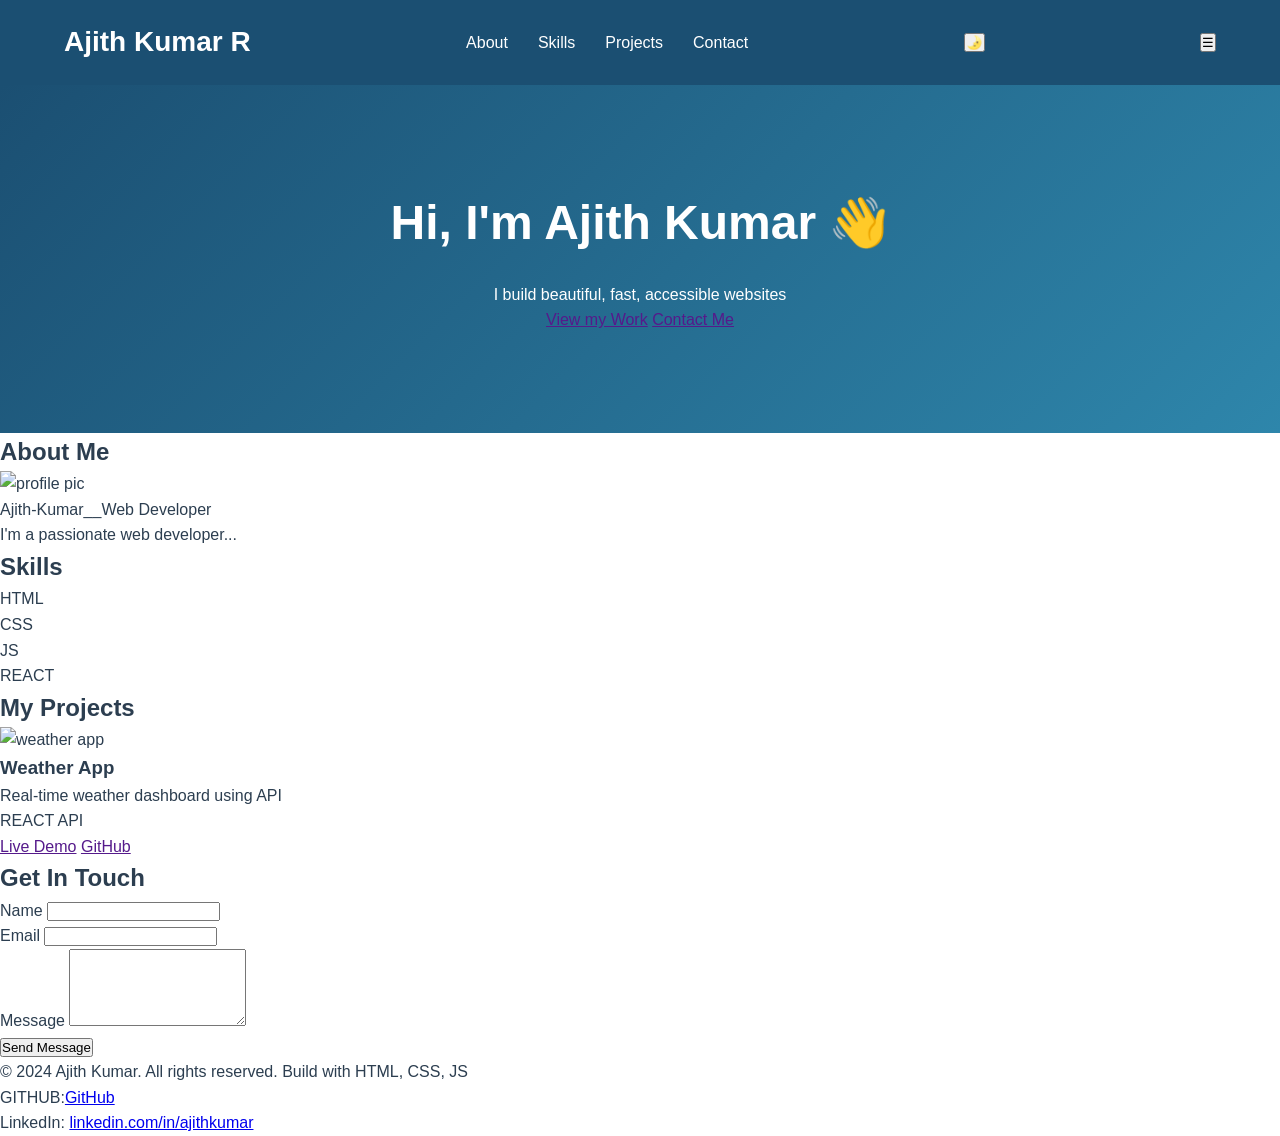
==== Advanced.html @ 101ae798 "Day5_changes_regarding_CSS" ====
<!DOCTYPE html>
<html lang="en">
<head>
    <meta charset="UTF-8">
    <meta name="viewport" content="width=device-width, initial-scale=1.0">

    <!--SEO Meta Tags-->
    <meta name="description" content="Ajith Kumar's Portfolio - Web Developer from Bangalore. Showcasing skills, projects, and contact information.">
    <meta name="keywords" content="Ajith Kumar, Portfolio, Web Developer, Bangalore, HTML, CSS, JavaScript, React, Projects">
    <meta name="author" content="Ajith Kumar">
    <title>My Portfolio | Ajith Kumar</title>
    
    <!--Open Graph Meta Tags for social media sharing-->
    <meta property="og:title" content="Ajith Kumar's Portfolio">
    <meta property="og:description" content="Web Developer from Bangalore">
    <meta property="og:image" content="photos/profile.jpeg">
    <meta property="og:url" content="https://your-portfolio-url.com">
    <meta property="og:type" content="website">

    <!--Twitter Card Meta Tags-->
    <meta name="twitter:card" content="summary_large_image">
    <meta name="twitter:title" content="Ajith Kumar's Portfolio">
    <meta name="twitter:description" content="Web Developer from Bangalore">
    <meta name="twitter:image" content="photos/profile.jpeg">
    
    <!--Favicon-->
    <link rel="icon" type="image/png" href="photos/favicon.jpg" alt="Favicon">

    <!--Linking CSS-->
    <link rel="stylesheet" href="styles.css">

</head>
<body>
    <!-- HEADER + NAVIGATION -->
     <header class="site-header">
        <nav class="navbar">
            <div class="logo">Ajith Kumar R</div>
            <ul class="nav-links">
                <li><a href="">About</a></li>
                <li><a href="">Skills</a></li>
                <li><a href="">Projects</a></li>
                <li><a href="">Contact</a></li>
            </ul>
            <!-- FOR DARK MODE -->
             <button class="theme-toggle" title="Toggle Dark Mode" aria-label="Toggle Dark Mode">🌛</button>
 
             <!-- Mobile Menu -->
              <button class="menu-toggle" aria-label="Toggle Navigation" aria-expanded="false">
               ☰
              </button>
        </nav>
     </header>
    <!--Main Content-->
    <main>
        <!-- HERO SECTION -->
        <section class="hero-section" id="hero">
            <h1 >Hi, <span class="highlight">I'm Ajith Kumar 👋</span></h1>
            <p class="tagline">I build beautiful, fast, accessible websites</p>
            <div class="hero-buttons">
                <a href="" class="btn btn-primary">View my Work</a>
                <a href="" class="btn btn-secondary">Contact Me</a>
            </div>
        </section>
        <!-- ABOUT SECTION -->
          <section id="about" class="about-section">
            <h2>About Me</h2>
            <div class="about-content">
                <figure class="profile-figure">
                    <img src="photos/profile.jpeg" alt="profile pic" width="200">
                    <figcaption>Ajith-Kumar__Web Developer</figcaption>
                </figure>
                <div class="about-text">
                    <p>I'm a passionate web developer... </p>
                </div>
            </div>
           
          </section>
           
          <!-- SKILLS SECTION -->
          <section id="skills" class="skill-section">
            <h2>Skills</h2>
            <div class="skills-grid">
               <div class="skill-item" data-level="90">HTML</div>
               <div class="skill-item" data-level="80">CSS</div>
               <div class="skill-item" data-level="75">JS</div>
               <div class="skill-item" data-level="65">REACT</div>
            </div>
          </section>

          <!-- PROJECTS SECTION -->
           <section id="projects" class="projects-section">
            <h2>My Projects</h2>
            <div class="project-grid">
                <article class="project-card" data-category="web">
                    <img src="photos/weather app.avif" alt="weather app" width="200" height="200">
                    <h3>Weather App</h3>
                    <p>Real-time weather dashboard using API</p>
                    <div class="project-tags">
                        <span class="tag">REACT</span>
                        <span class="tag">API</span>
                    </div>
                    <a href="" class="btn">Live Demo</a>
                    <a href="" class="btn">GitHub</a>
                </article>
            </div>
 
           </section>

          <!-- CONTACT SECTION -->
            <section id="contact" class="contact-section">
             <h2>Get In Touch</h2>
             <form id="contact-form" action="" method="POST">
                <div class="form-goup">
                    <label for="name">Name</label>
                    <input type="text" id="name" name="name" required>
                </div>
                <div class="form-group">
                    <label for="email">Email</label>
                    <input type="email" name="email" id="email" required>
                </div>
                <div class="form-group">
                    <label for="message">Message</label>
                    <textarea name="message" id="message" rows="5" required></textarea>
                </div>
                <button type="submit">Send Message</button>
             </form>
            </section>

            <!-- FOOTER SECTION -->
             <footer class="site-footer">
                <p>&copy; <span class="footer-year">2024</span> Ajith Kumar. All rights reserved.
                Build with HTML, CSS, JS</p>
                <nav arial-label="Social links">
                 <p>GITHUB:<a href="https://github.com/AjithKumarR548" target="_blank">GitHub</a></p>
                 <p>LinkedIn: <a href="https://www.linkedin.com/in/ajith-kumar-r-468916421?utm_source=share_via&utm_content=profile&utm_medium=member_android" target="_blank">linkedin.com/in/ajithkumar</a></p>
                </nav>
            <footer>
            <!--JavaScript will go here from Day 8!-->
            <script src="script.js"></script>
</body>
</html>
---- styles.css ----
/* style.css — Start styling your portfolio website here! */
/* === RESET & BASE === */

/*Universal selector to reset default browser styles for all elements */
* {
  margin: 0;
  padding: 0;
  box-sizing: border-box;
}
/*CSS Custom Properties(variables)- DRY principle*/
:root {
    --primary: #1B4F72;
    --accent: #F18F01;
    --text: #2C3E50;
    --light: #F4F6F8;
    --white: #FFFFFF;
    --font-main: 'Segoe UI', Tahoma, Geneva, Verdana, sans-serif;
}
body{
    font-family: var(--font-main);
    color: var(--text);
    line-height: 1.6;
    background-color: var(--white);

}
/* NAVIGATION*/
.navbar{
    display: flex;
    justify-content: space-between;
    align-items: center;
    padding: 20px 5%;
    background-color: var(--primary);
    position: sticky;
    top: 0;
    z-index: 1000;
}
.logo{
    font-size:28px;
    font-weight: bold;
    color: var(--white);
}
.nav-links{
    list-style: none;
    display: flex;
    gap: 30px;
}
.nav-links a{
    text-decoration: none;
    color: var(--white);
    font-weight: 500;
    transition: color 0.3s ease;
}
.nav-links a:hover{
    color: var(--accent);
}
/* HERO SECTION */
.hero-section{
    text-align: center;
    padding: 100px 20px;
    background: linear-gradient(135deg, var(--primary), #2E86AB);
    color: var(--white);
    padding: 100px 5%;
}
.hero-section h1{
    font-size: 3rem;
    margin-bottom: 20px;
}
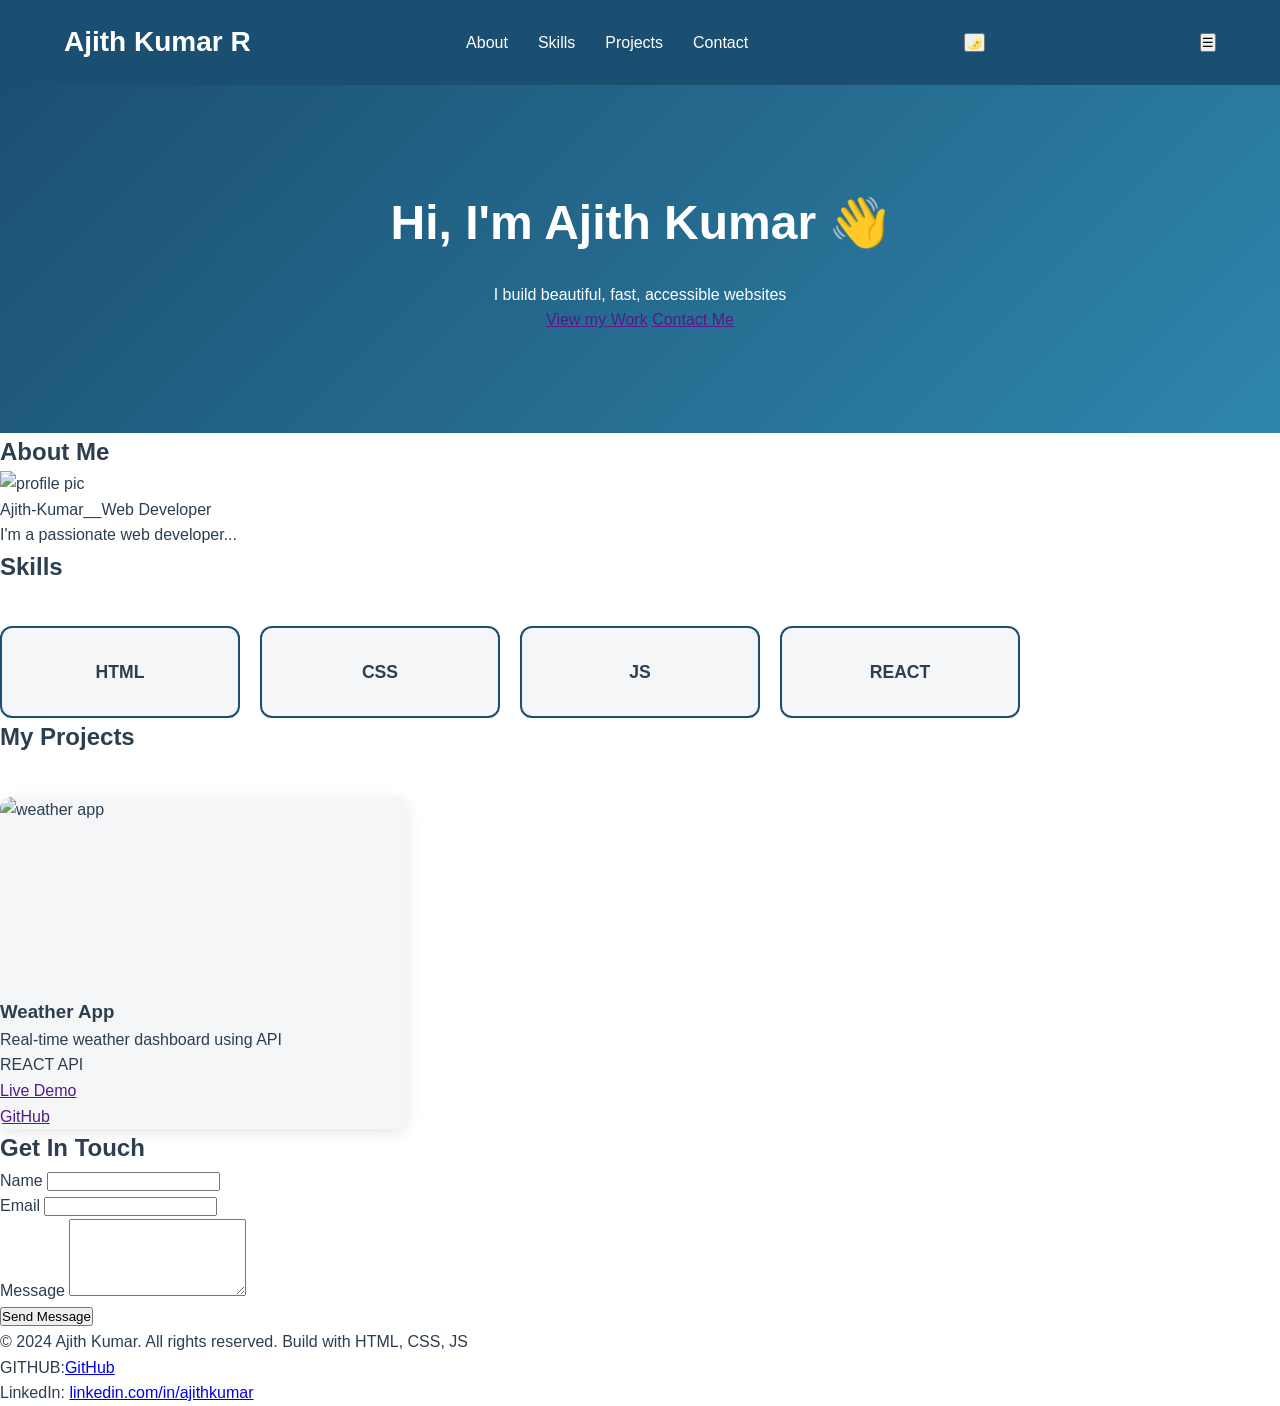
==== commit 4ca5e2fc: "Day_6_CSS_Flexbox and grid changes" ====
--- a/Advanced.html
+++ b/Advanced.html
@@ -90,11 +90,13 @@
           <!-- PROJECTS SECTION -->
            <section id="projects" class="projects-section">
             <h2>My Projects</h2>
-            <div class="project-grid">
+            <div class="projects-grid">
                 <article class="project-card" data-category="web">
                     <img src="photos/weather app.avif" alt="weather app" width="200" height="200">
-                    <h3>Weather App</h3>
-                    <p>Real-time weather dashboard using API</p>
+                    <div class="project-card-body">
+                        <h3>Weather App</h3>
+                        <p>Real-time weather dashboard using API</p>
+                    </div>
                     <div class="project-tags">
                         <span class="tag">REACT</span>
                         <span class="tag">API</span>
--- a/styles.css
+++ b/styles.css
@@ -65,3 +65,56 @@
     font-size: 3rem;
     margin-bottom: 20px;
 }
+.skills-grid{
+    display: grid;
+    grid-template-columns: repeat(auto-fill, minmax(200px, 1fr));
+    gap: 20px;
+    margin-top: 40px;
+}
+.skill-item{
+    background-color: var(--light);
+    border: 2px solid var(--primary);
+    border-radius: 12px;
+    padding: 30px 20px;
+    text-align: center;
+    font-weight: bold;
+    font-size: 1.1rem;
+    transition: transform 0.3s ease, box-shadow 0.3s ease;
+}
+.skill-item:hover{
+    transform: translateY(-5px);
+    box-shadow: 0 10px 30px rgba(0,0,0,0.15);
+}
+/*PROJECTS SECTION*/
+.projects-grid{
+    display: grid;
+    grid-template-columns: repeat(auto-fill, minmax(300px, 1fr));
+    gap: 30px;
+    margin-top: 40px;
+}
+.project-card{
+    background-color: var(--light);
+    border-radius: 12px;
+    overflow: hidden;
+    box-shadow: 0 4px 15px rgba(0,0,0,0.1);
+    transition: transform 0.3s ease, box-shadow 0.3s ease;
+    display: flex;
+    flex-direction: column;
+}
+.project-card:hover{
+    transform: translateY(-8px);
+    box-shadow: 0 15px 40px rgba(0,0,0,0.2);
+}
+.project-card img{
+    width: 100%;
+    height: 200px;
+    object-fit: cover;
+}
+.project-card body{
+    padding: 20px;
+    flex: 1;
+    display: flex;
+    flex-direction: column;
+    font-size: 1.5rem;
+}
+
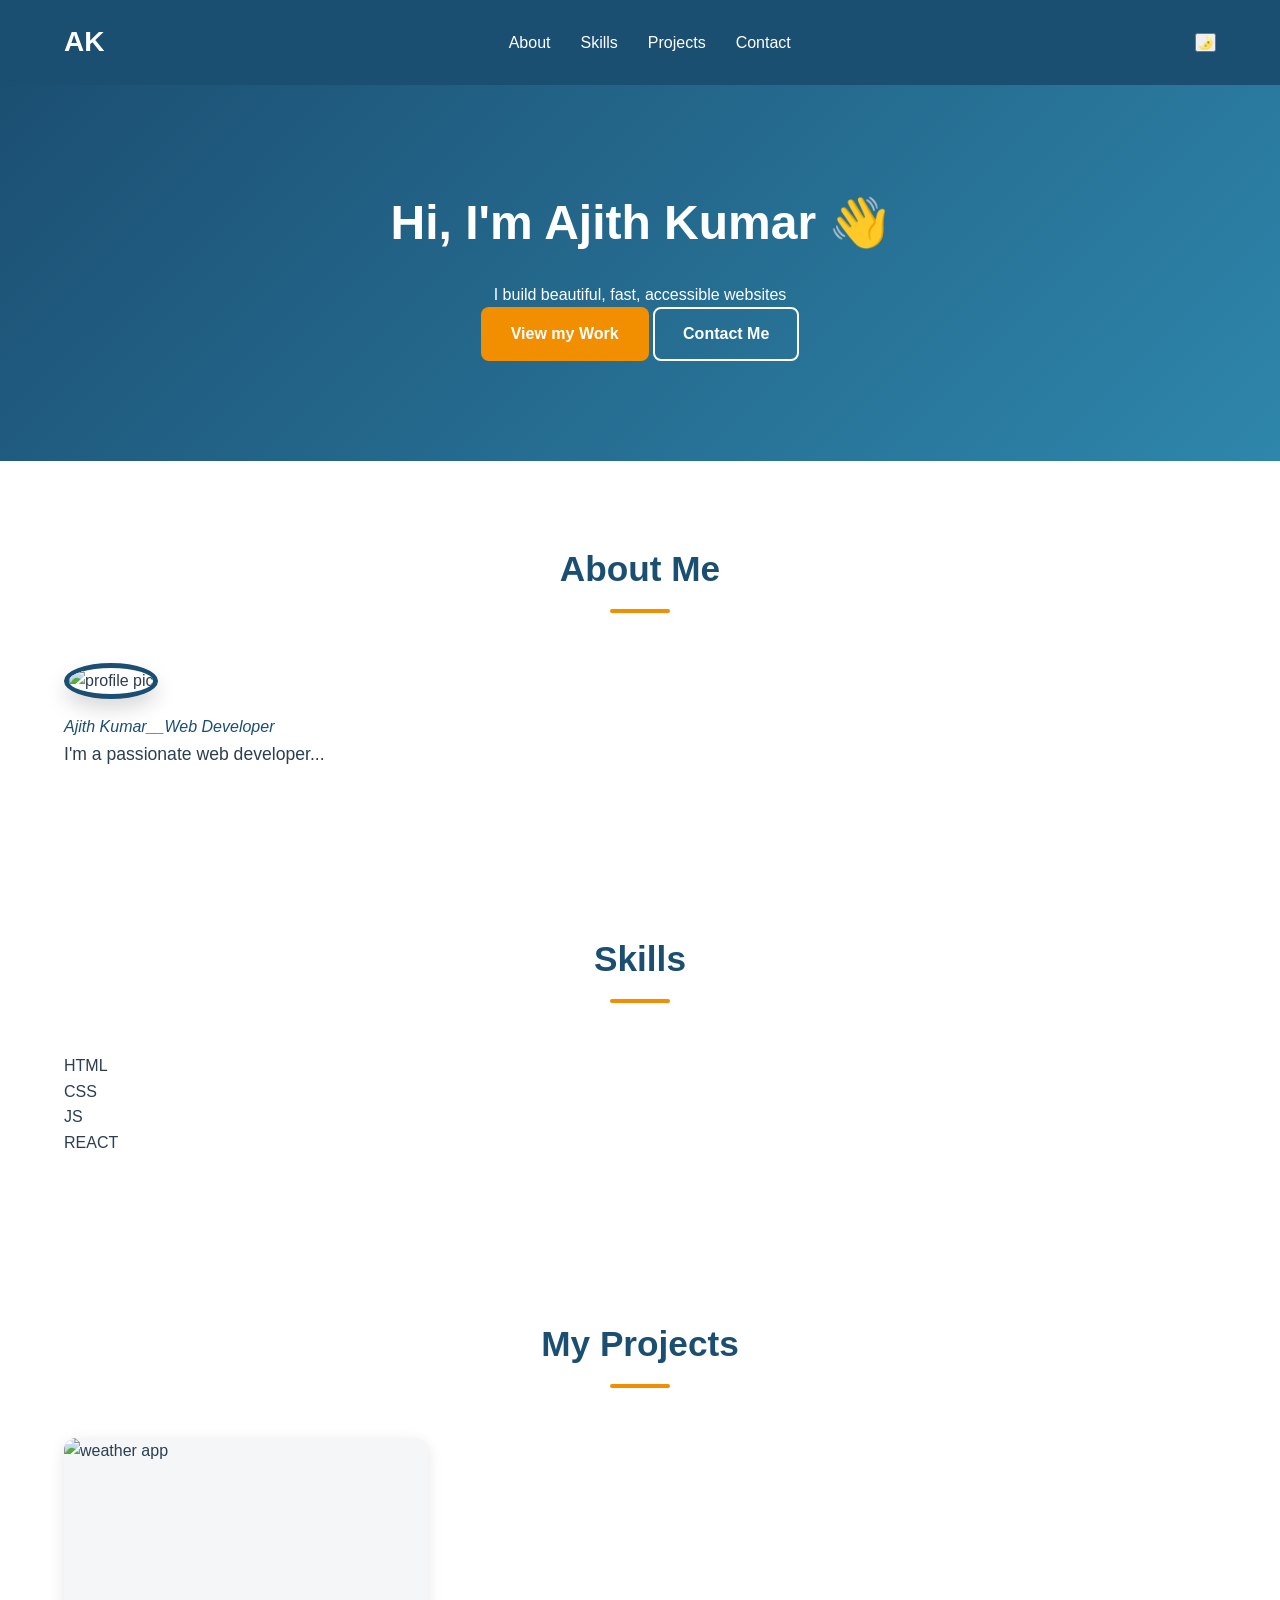
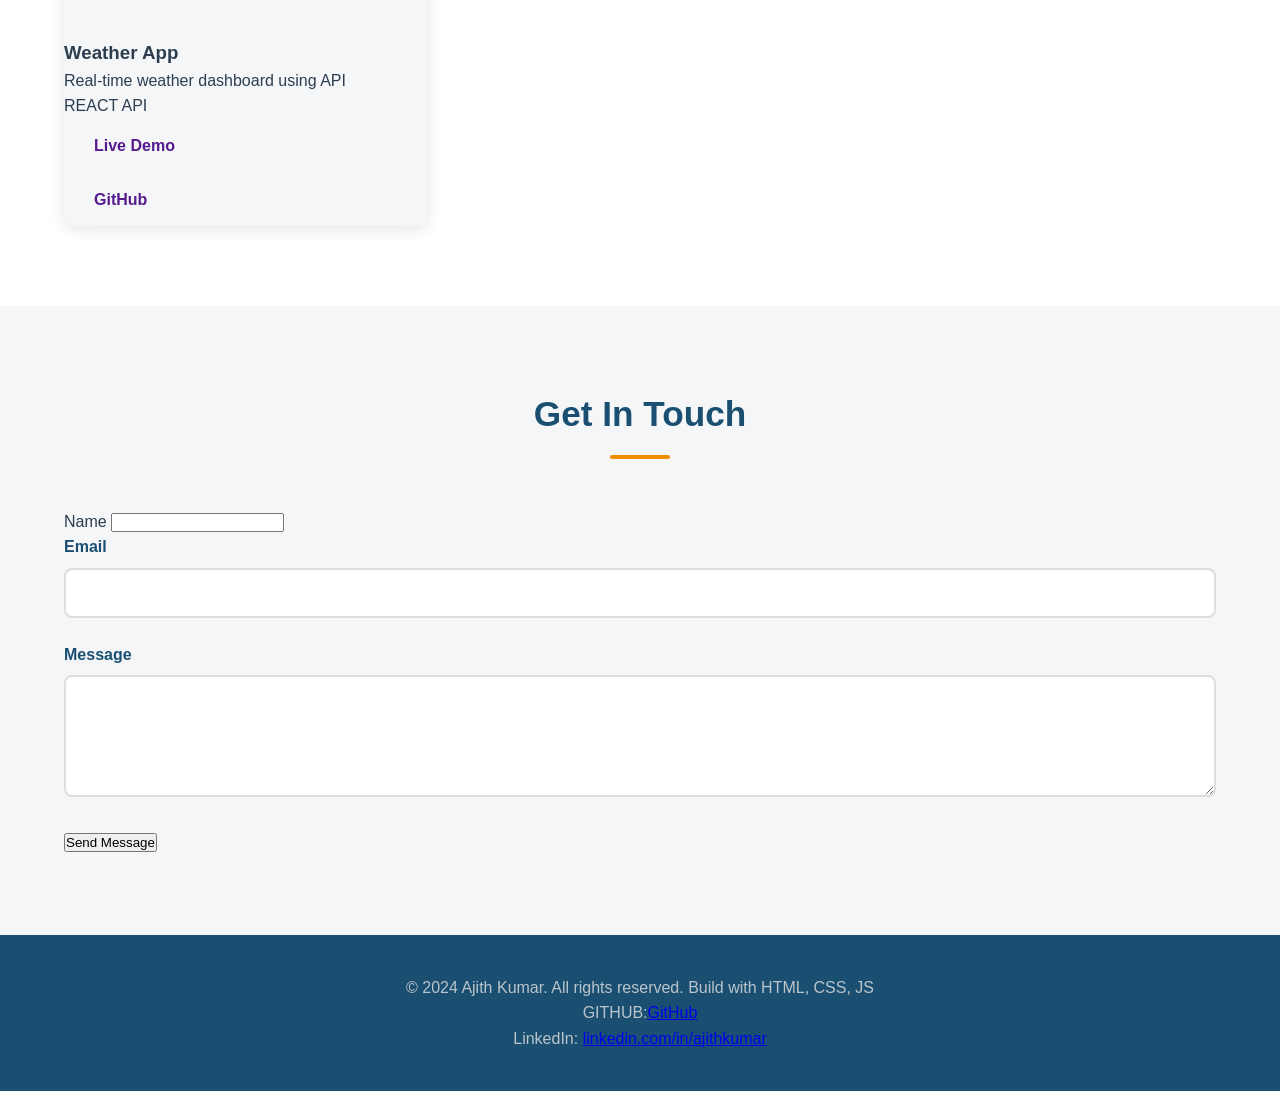
==== commit acbf8718: "Day7_FINAL_CSS_CHANGES" ====
--- a/Advanced.html
+++ b/Advanced.html
@@ -34,7 +34,7 @@
     <!-- HEADER + NAVIGATION -->
      <header class="site-header">
         <nav class="navbar">
-            <div class="logo">Ajith Kumar R</div>
+            <div class="logo">AK</div>
             <ul class="nav-links">
                 <li><a href="">About</a></li>
                 <li><a href="">Skills</a></li>
@@ -67,7 +67,7 @@
             <div class="about-content">
                 <figure class="profile-figure">
                     <img src="photos/profile.jpeg" alt="profile pic" width="200">
-                    <figcaption>Ajith-Kumar__Web Developer</figcaption>
+                    <figcaption>Ajith Kumar__Web Developer</figcaption>
                 </figure>
                 <div class="about-text">
                     <p>I'm a passionate web developer... </p>
--- a/styles.css
+++ b/styles.css
@@ -23,6 +23,24 @@
     background-color: var(--white);
 
 }
+/* section{
+    padding: 80px 5%;
+}
+section h2{
+    font-size: 2.2rem;
+    margin-bottom: 50px;
+    text-align: center;
+    color: var(--primary);
+}
+section h2::after{
+    content: '';
+    display: block;
+    width: 60px;
+    height: 4px;
+    background-color: var(--accent);
+    margin: 12px auto 0;
+    border-radius: 2px;
+} */
 /* NAVIGATION*/
 .navbar{
     display: flex;
@@ -65,26 +83,6 @@
     font-size: 3rem;
     margin-bottom: 20px;
 }
-.skills-grid{
-    display: grid;
-    grid-template-columns: repeat(auto-fill, minmax(200px, 1fr));
-    gap: 20px;
-    margin-top: 40px;
-}
-.skill-item{
-    background-color: var(--light);
-    border: 2px solid var(--primary);
-    border-radius: 12px;
-    padding: 30px 20px;
-    text-align: center;
-    font-weight: bold;
-    font-size: 1.1rem;
-    transition: transform 0.3s ease, box-shadow 0.3s ease;
-}
-.skill-item:hover{
-    transform: translateY(-5px);
-    box-shadow: 0 10px 30px rgba(0,0,0,0.15);
-}
 /*PROJECTS SECTION*/
 .projects-grid{
     display: grid;
@@ -117,4 +115,177 @@
     flex-direction: column;
     font-size: 1.5rem;
 }
-
+.btn{
+    display: inline-block;
+    padding: 12px 28px;
+    border-radius: 8px;
+    text-decoration: none;
+    font-weight: 600;
+    font-size: 1rem;
+    cursor: pointer;
+    border: 2px solid transparent;
+    transition: all 0.3s ease;
+}
+.btn-primary{
+    background-color: var(--accent);
+    color: var(--white);
+}
+.btn-primary:hover{
+    background-color: var(--primary);
+}
+.btn-secondary{
+    background: transparent;
+    color: var(--white);
+    border-color: var(--white);
+}
+.btn-secondary:hover{
+    background:var(--white);
+    color: var(--primary);
+}
+/* ===  ABOUT SECTION === */
+.about-content{
+    /* display: flex; */
+    align-items: center;
+    justify-content: center;
+    gap:50px;
+    max-width: 1000px;
+    /*margin:0 auto;*/
+}
+/* .profile-figure{
+    flex: 1;
+    text-align: center;
+} */
+/* Make the profile picture look professional*/
+.profile-figure img{
+    width: 100%;
+    max-width: 300px;
+    aspect-ratio: 1/1; /*Maintain square aspect ratio*/
+    object-fit: cover; /*Ensure the image covers the container without distortion*/
+    border-radius: 50%; /*Circular shape for profile picture*/
+    border: 5px solid var(--primary);
+    box-shadow: 0 10px 20px rgba(0,0,0,0.15);
+    transition: transform 0.3s ease;
+}
+.profile-figure img:hover{
+    transform: scale(1.05); /*Slight zoom effect on hover*/
+}
+.profile-figure figcaption{
+    margin-top: 15px;
+    font-style: italic;
+    font-weight:500;
+    color: var(--primary);
+}
+.about-text{
+    flex: 1;
+    font-size: 1.1rem;
+    line-height: 1.8;
+}
+/* ===  SECTION STYLES === */
+section{
+    padding: 80px 5%;
+}
+section h2{
+    text-align: center;
+    font-size: 2.2rem;
+    margin-bottom: 50px;
+    color: var(--primary);
+}
+
+section h2::after{
+    content: '';
+    display: block;
+    width: 60px;
+    height: 4px;
+    background-color: var(--accent);
+    margin: 12px auto 0;
+    border-radius: 2px;
+}
+/* === ANIMATIONS === */
+@keyframes fadeIn {
+    from { opacity: 0; transform: translateY(30px); }
+    to { opacity: 1; transform: translateY(0); }
+}
+.hero-section{
+    animation: fadeIn 0.8s ease 0.2s both;
+}
+.tagline{
+    animation: fadeInUp 0.8s ease 0.4s ease;
+}
+
+/* === CONTACT FORM ===*/
+.contact-section{
+    background: var(--light);
+}
+.form-group{
+    margin-bottom: 24px;
+}
+.form-group label{
+    display:block;
+    margin-bottom: 8px;
+    font-weight: 600;
+    color: var(--primary);
+}
+.form-group input,
+.form-group textarea,
+.form-select{
+    width: 100%;
+    padding: 14px 16px;
+    border: 2px solid #DDD;
+    border-radius: 8px;
+    font-size: 1rem;
+    transition: border-color 0.3s;
+}
+.form-group input:focus,
+.form-group textarea:focus,
+.form-group .form-select:focus{
+    border-color: var(--primary);
+    outline: none;
+    box-shadow: 0 0 0 3px rgba(27,79,114,0.2);
+}
+/* === FOOTER === */
+.site-footer{
+    background: var(--primary);
+    color: rgba(225,225,225,0.8);
+    text-align: center;
+    padding: 40px 5%;
+}
+
+/* === RESPONSIVE ===*/
+@media(max-width:768px){
+    .nav-links{display:none;}
+    .menu-toggle{display:block;}
+    .hero-section h1{font-size: 2rem;}
+    .projects-grid{grid-template-columns: 1fr;}
+}
+/*CSS ADDED FOR MENU TOGGLE*/
+/* === MOBILE NAVIGATION ===*/
+.menu-toggle{
+    display: none;
+    background: none;
+    border: none;
+    color: #fff;
+    font-size: 30px;
+    cursor: pointer;
+ 
+}
+@media (max-width:768px){
+    .menu-toggle{
+        display:block;
+    }
+    .nav-links{
+        display:none;
+        position:absolute;
+        top:70px;
+        left:0;
+        width:100%;
+        background:#1B4F72;
+        flex-direction:column;
+        text-align:center;
+        padding:20px 0;
+        gap:20px;
+    }
+.nav-links.open{
+        display:flex;
+ 
+    }
+}
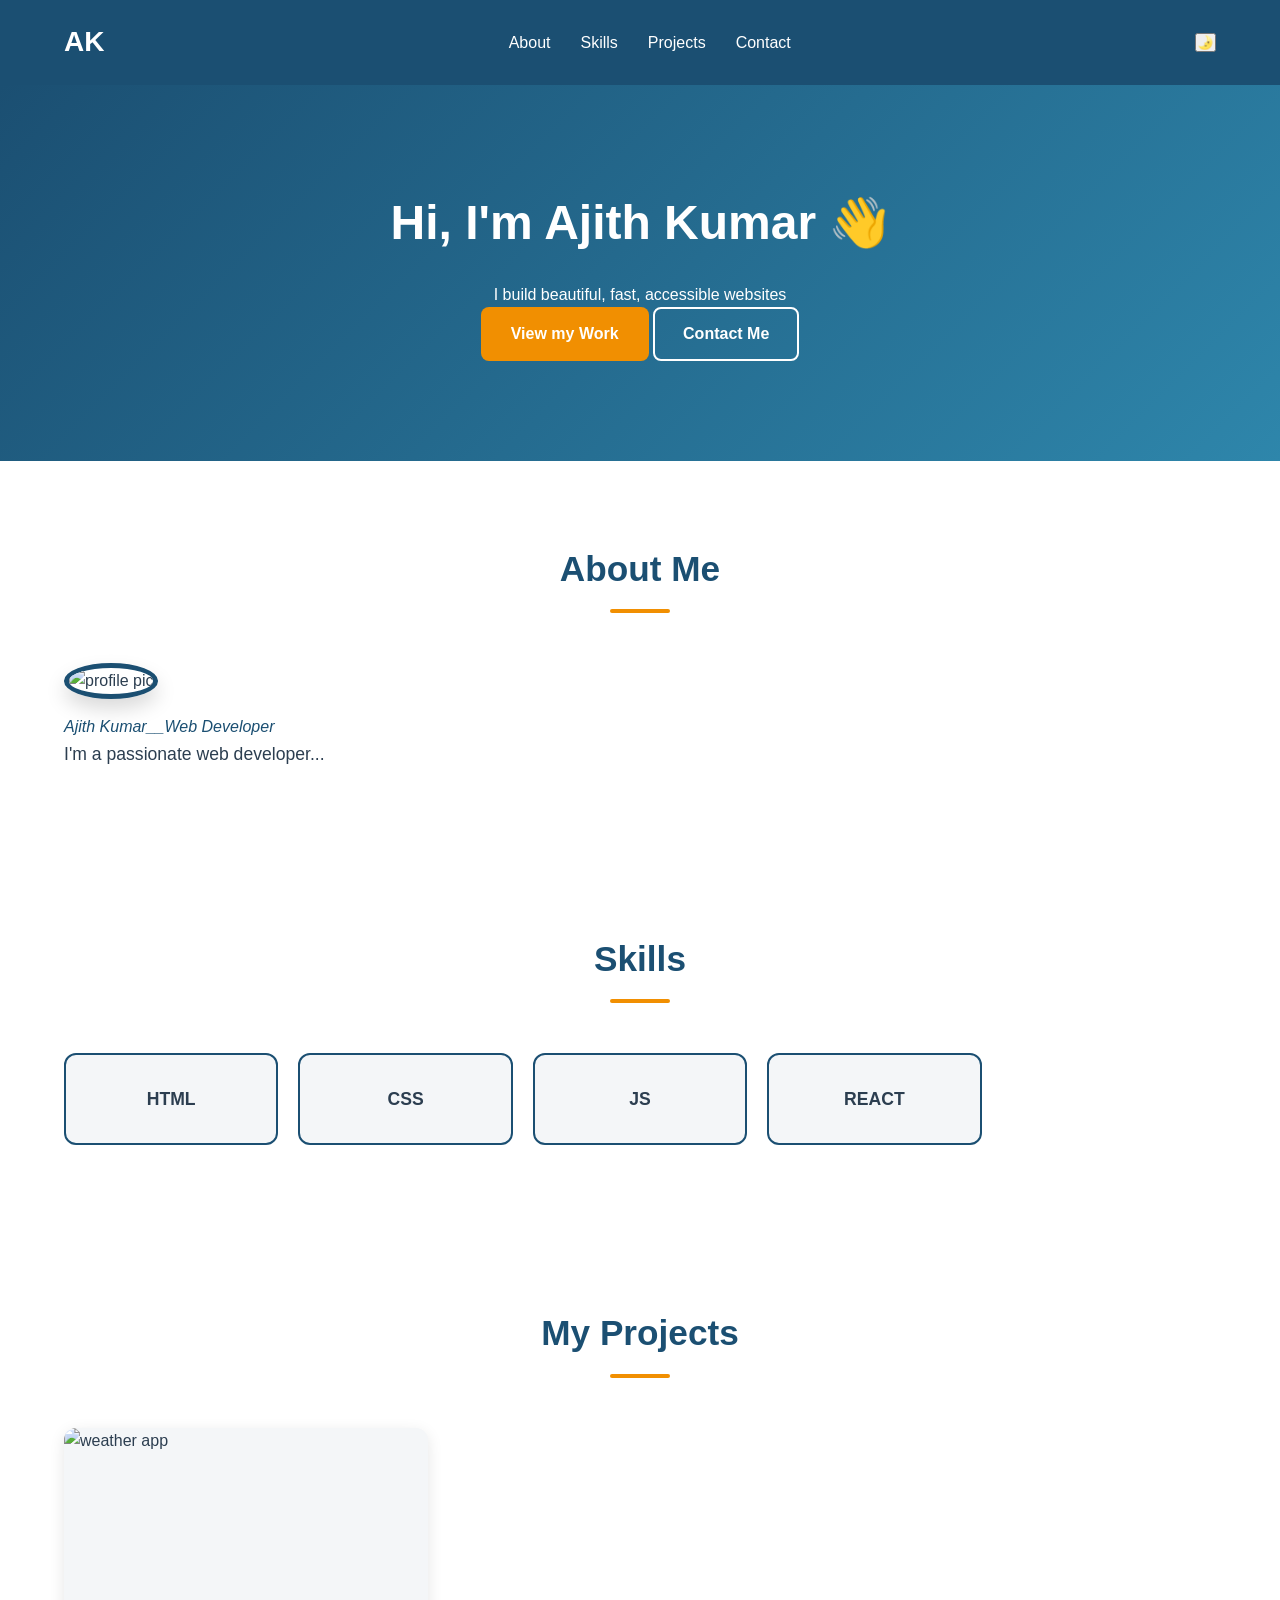
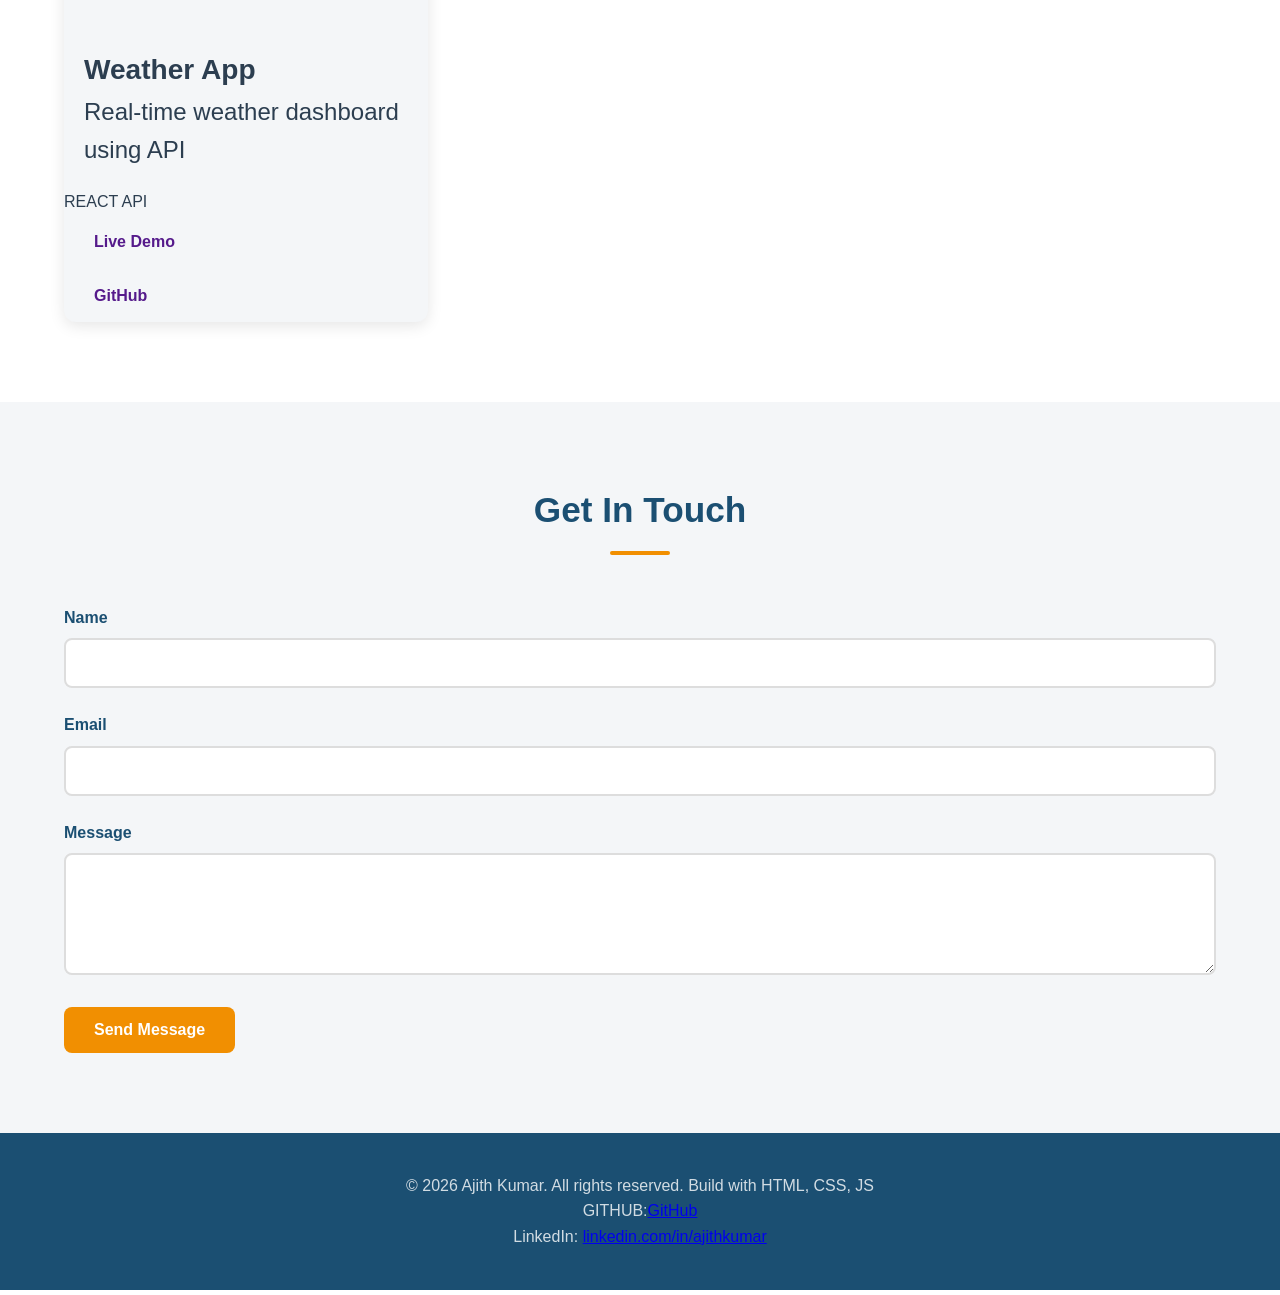
==== commit c360a161: "Day 7_little changes" ====
--- a/Advanced.html
+++ b/Advanced.html
@@ -112,7 +112,7 @@
             <section id="contact" class="contact-section">
              <h2>Get In Touch</h2>
              <form id="contact-form" action="" method="POST">
-                <div class="form-goup">
+                <div class="form-group">
                     <label for="name">Name</label>
                     <input type="text" id="name" name="name" required>
                 </div>
@@ -124,13 +124,13 @@
                     <label for="message">Message</label>
                     <textarea name="message" id="message" rows="5" required></textarea>
                 </div>
-                <button type="submit">Send Message</button>
+                <button type="submit" class="btn btn-primary">Send Message</button>
              </form>
             </section>
 
             <!-- FOOTER SECTION -->
              <footer class="site-footer">
-                <p>&copy; <span class="footer-year">2024</span> Ajith Kumar. All rights reserved.
+                <p>&copy; <span class="footer-year">2026</span> Ajith Kumar. All rights reserved.
                 Build with HTML, CSS, JS</p>
                 <nav arial-label="Social links">
                  <p>GITHUB:<a href="https://github.com/AjithKumarR548" target="_blank">GitHub</a></p>
--- a/styles.css
+++ b/styles.css
@@ -83,6 +83,27 @@
     font-size: 3rem;
     margin-bottom: 20px;
 }
+/* SKILLS SECTION */
+.skills-grid{
+    display:grid;
+    grid-template-columns: repeat(auto-fill,minmax(200px,1fr));
+    gap: 20px;
+    margin-top: 40px;
+}
+.skill-item{
+    background: var(--light);
+    border: 2px solid var(--primary);
+    border-radius: 12px;
+    padding: 30px 20px;
+    text-align: center;
+    font-weight: bold;
+    font-size: 1.1rem;
+    transition: transform 0.3s, box-shadow 0.3s;
+}
+.skill-item:hover{
+    transform: translateY(-5px);
+    box-shadow: 0 10px 30px rgba(0,0,0,0.15);
+}
 /*PROJECTS SECTION*/
 .projects-grid{
     display: grid;
@@ -108,184 +129,196 @@
     height: 200px;
     object-fit: cover;
 }
-.project-card body{
+.project-card-body{
     padding: 20px;
     flex: 1;
     display: flex;
     flex-direction: column;
     font-size: 1.5rem;
 }
+
 .btn{
-    display: inline-block;
-    padding: 12px 28px;
-    border-radius: 8px;
-    text-decoration: none;
-    font-weight: 600;
-    font-size: 1rem;
-    cursor: pointer;
-    border: 2px solid transparent;
-    transition: all 0.3s ease;
+ display: inline-block;
+ padding: 12px 28px;
+ border-radius: 8px;
+ text-decoration: none;
+ font-weight: 600;
+ font-size: 1rem;
+ cursor: pointer;
+ border: 2px solid transparent;
+ transition: all 0.3s ease;
 }
 .btn-primary{
-    background-color: var(--accent);
-    color: var(--white);
+ background: var(--accent);
+ color: var(--white);
 }
 .btn-primary:hover{
-    background-color: var(--primary);
+ background: transparent;
+ color: var(--accent);
+ border-color: var(--accent);
 }
 .btn-secondary{
-    background: transparent;
-    color: var(--white);
-    border-color: var(--white);
+ background: transparent;
+ color: var(--white);
+ border-color: var(--white);
 }
 .btn-secondary:hover{
-    background:var(--white);
-    color: var(--primary);
-}
-/* ===  ABOUT SECTION === */
+ background: var(--white);
+ color: var(--primary);
+}
+/* === ABOUT SECTION === */
 .about-content{
-    /* display: flex; */
-    align-items: center;
-    justify-content: center;
-    gap:50px;
-    max-width: 1000px;
-    /*margin:0 auto;*/
+/* display: flex; */
+ align-items: center;
+ justify-content: center;
+ gap:50px;
+ max-width: 1000px;
+/*margin: 0 auto;*/
 }
 /* .profile-figure{
-    flex: 1;
-    text-align: center;
+ flex: 1;
+ text-align: center;
 } */
-/* Make the profile picture look professional*/
+/* Make the profile picture look professional */
 .profile-figure img{
-    width: 100%;
-    max-width: 300px;
-    aspect-ratio: 1/1; /*Maintain square aspect ratio*/
-    object-fit: cover; /*Ensure the image covers the container without distortion*/
-    border-radius: 50%; /*Circular shape for profile picture*/
-    border: 5px solid var(--primary);
-    box-shadow: 0 10px 20px rgba(0,0,0,0.15);
-    transition: transform 0.3s ease;
+ width: 100%;
+ max-width: 300px;
+ aspect-ratio: 1/1; /* Maintain square aspect ratio */
+ object-fit: cover; /* Ensure the image covers the area without distortion */
+ border-radius: 50%; /* Circular profile picture */
+ border: 5px solid var(--primary);
+ box-shadow: 0 10px 20px rgba(0,0,0,0.15);
+ transition: transform 0.3s ease;
 }
 .profile-figure img:hover{
-    transform: scale(1.05); /*Slight zoom effect on hover*/
+ transform: scale(1.05); /* Slight zoom effect on hover */
 }
 .profile-figure figcaption{
-    margin-top: 15px;
-    font-style: italic;
-    font-weight:500;
-    color: var(--primary);
+ margin-top: 15px;
+ font-style: italic;
+ font-weight: 500;
+ color: var(--primary);
 }
 .about-text{
-    flex: 1;
-    font-size: 1.1rem;
-    line-height: 1.8;
-}
-/* ===  SECTION STYLES === */
+ flex: 1;
+ font-size: 1.1rem;
+ line-height: 1.8;
+
+}
+
+/* === SECTION STYLES === */
 section{
-    padding: 80px 5%;
+ padding: 80px 5%;
 }
 section h2{
-    text-align: center;
-    font-size: 2.2rem;
-    margin-bottom: 50px;
-    color: var(--primary);
+ text-align: center;
+ font-size: 2.2rem;
+ margin-bottom: 50px;
+ color: var(--primary);
 }
 
 section h2::after{
-    content: '';
-    display: block;
-    width: 60px;
-    height: 4px;
-    background-color: var(--accent);
-    margin: 12px auto 0;
-    border-radius: 2px;
-}
+ content: '';
+ display: block;
+ width: 60px;
+ height: 4px;
+ background: var(--accent);
+ margin: 12px auto 0;
+ border-radius: 2px;
+}
+
 /* === ANIMATIONS === */
-@keyframes fadeIn {
-    from { opacity: 0; transform: translateY(30px); }
-    to { opacity: 1; transform: translateY(0); }
-}
-.hero-section{
-    animation: fadeIn 0.8s ease 0.2s both;
+@keyframes fadeInUp{
+ from { opacity: 0; transform: translateY(30px); }
+ to { opacity: 1; transform: translateY(0); }
+}
+.hero-section h1{
+ animation: fadeInUp 0.8s ease 0.2s both;
 }
 .tagline{
-    animation: fadeInUp 0.8s ease 0.4s ease;
-}
-
-/* === CONTACT FORM ===*/
+ animation: fadeInUp 0.8s ease 0.4s both;
+}
+.hero-buttons{
+ animation: fadeInUp 0.8s ease 0.6s both;
+}
+
+/* === CONTACT FORM === */
 .contact-section{
-    background: var(--light);
-}
+ background: var(--light);
+}
+
 .form-group{
-    margin-bottom: 24px;
-}
+ margin-bottom: 24px;
+}
+
 .form-group label{
-    display:block;
-    margin-bottom: 8px;
-    font-weight: 600;
-    color: var(--primary);
-}
+ display: block;
+ margin-bottom: 8px;
+ font-weight: 600;
+ color: var(--primary);
+}
+
 .form-group input,
 .form-group textarea,
 .form-select{
-    width: 100%;
-    padding: 14px 16px;
-    border: 2px solid #DDD;
-    border-radius: 8px;
-    font-size: 1rem;
-    transition: border-color 0.3s;
+ width: 100%;
+ padding: 14px 16px;
+ border: 2px solid #DDD;
+ border-radius: 8px;
+ font-size: 1rem;
+ transition: border-color 0.3s;
 }
 .form-group input:focus,
 .form-group textarea:focus,
 .form-group .form-select:focus{
-    border-color: var(--primary);
-    outline: none;
-    box-shadow: 0 0 0 3px rgba(27,79,114,0.2);
+ border-color: var(--primary);
+ outline: none;
+ box-shadow: 0 0 0 3px rgba(27, 79, 114, 0.2);
 }
 /* === FOOTER === */
 .site-footer{
-    background: var(--primary);
-    color: rgba(225,225,225,0.8);
-    text-align: center;
-    padding: 40px 5%;
-}
-
-/* === RESPONSIVE ===*/
-@media(max-width:768px){
-    .nav-links{display:none;}
-    .menu-toggle{display:block;}
-    .hero-section h1{font-size: 2rem;}
-    .projects-grid{grid-template-columns: 1fr;}
-}
-/*CSS ADDED FOR MENU TOGGLE*/
-/* === MOBILE NAVIGATION ===*/
+ background: var(--primary);
+ color: rgba(255, 255, 255, 0.8);
+ text-align: center;
+ padding: 40px 5%;
+}
+
+/* === RESPONSIVE === */
+@media (max-width: 768px){
+ .nav-links{ display: none;}
+ .menu-toggle {display: block;}
+ .hero-section h1 {font-size: 2rem;}
+ .projects-grid {grid-template-columns: 1fr;}
+}
+
+/* CSS ADDED FOR MENU TOGGLE */
+/* === MOBILE NAVIGATION ==== */
 .menu-toggle{
-    display: none;
-    background: none;
-    border: none;
-    color: #fff;
-    font-size: 30px;
-    cursor: pointer;
- 
+ display: none;
+ background: none;
+ border: none;
+ color: #fff;
+ font-size: 30px;
+ cursor: pointer;
+
 }
 @media (max-width:768px){
-    .menu-toggle{
-        display:block;
-    }
-    .nav-links{
-        display:none;
-        position:absolute;
-        top:70px;
-        left:0;
-        width:100%;
-        background:#1B4F72;
-        flex-direction:column;
-        text-align:center;
-        padding:20px 0;
-        gap:20px;
-    }
+ .menu-toggle{
+ display:block;
+ }
+ .nav-links{
+ display:none;
+ position:absolute;
+ top:70px;
+ left:0;
+ width:100%;
+ background:#1B4F72;
+ flex-direction:column;
+ text-align:center;
+ padding:20px 0;
+ gap:20px;
+ }
 .nav-links.open{
-        display:flex;
- 
-    }
-}
+ display:flex;
+ }
+}
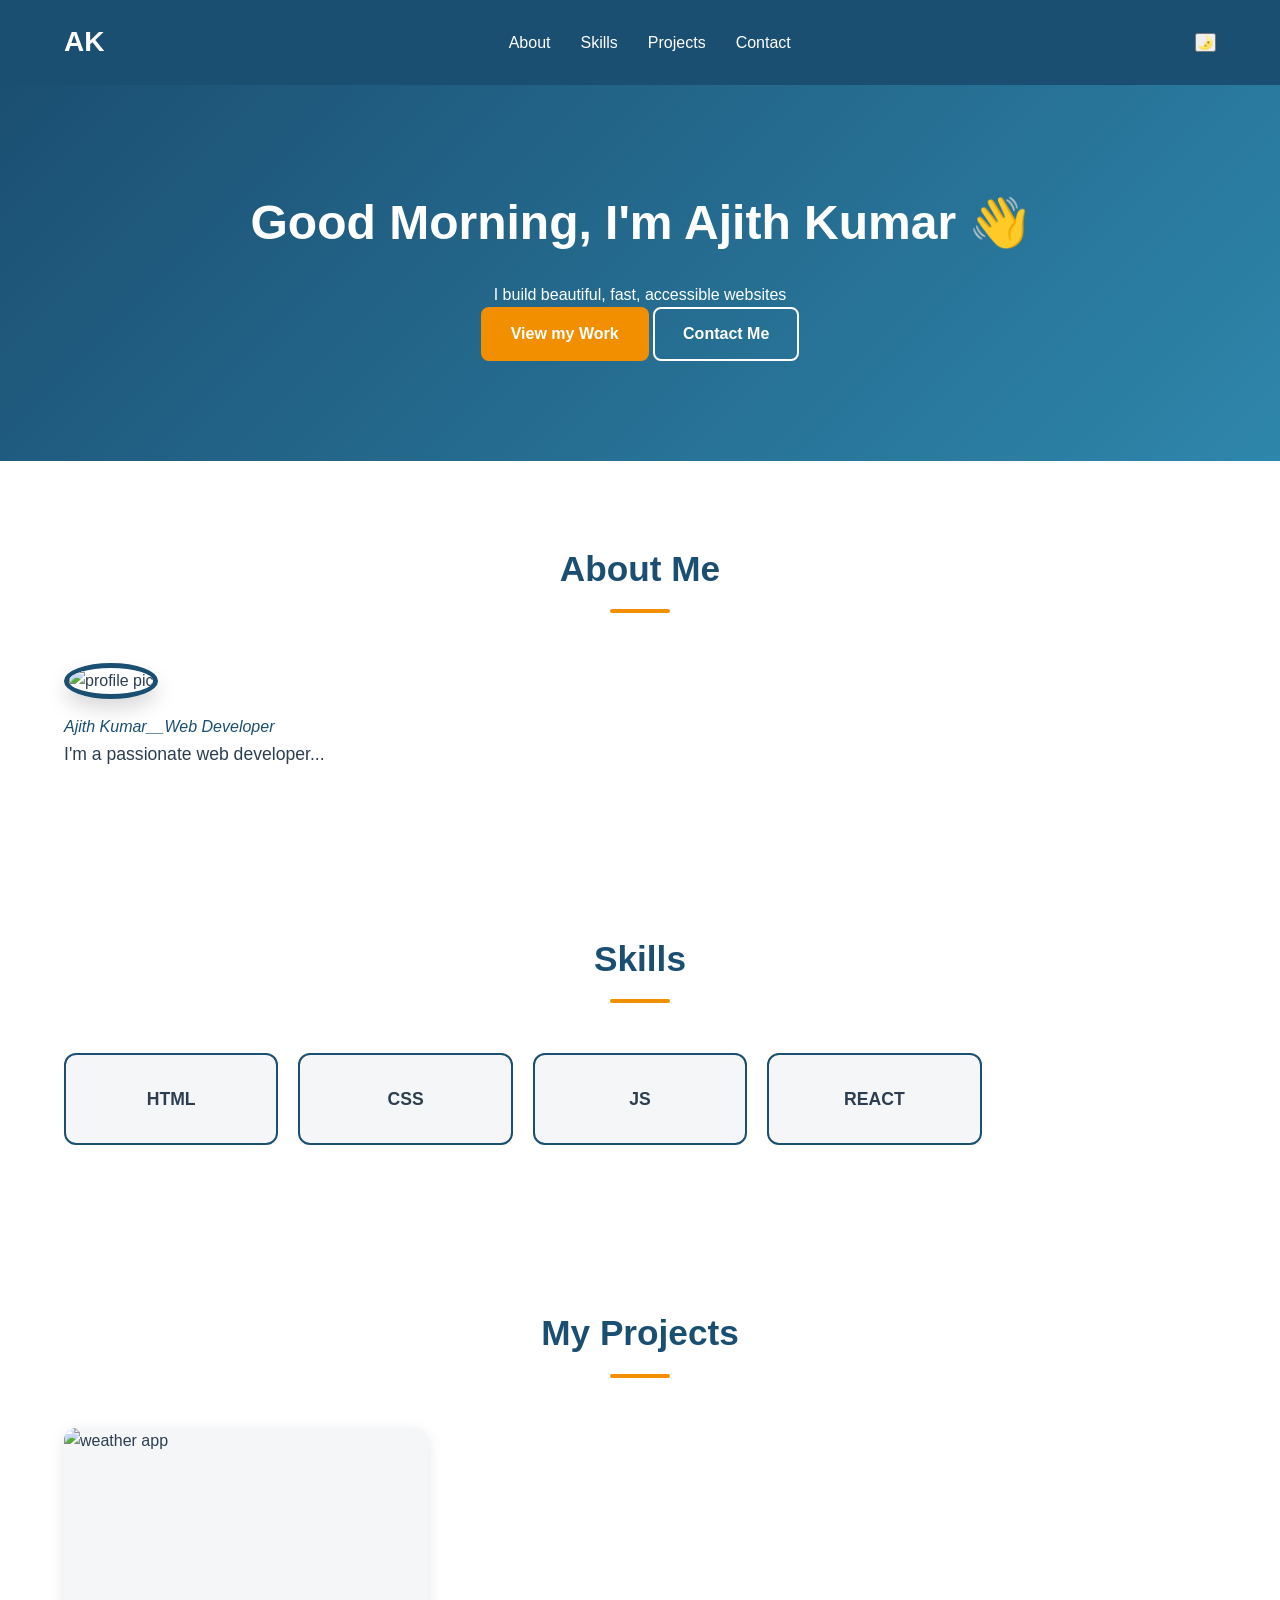
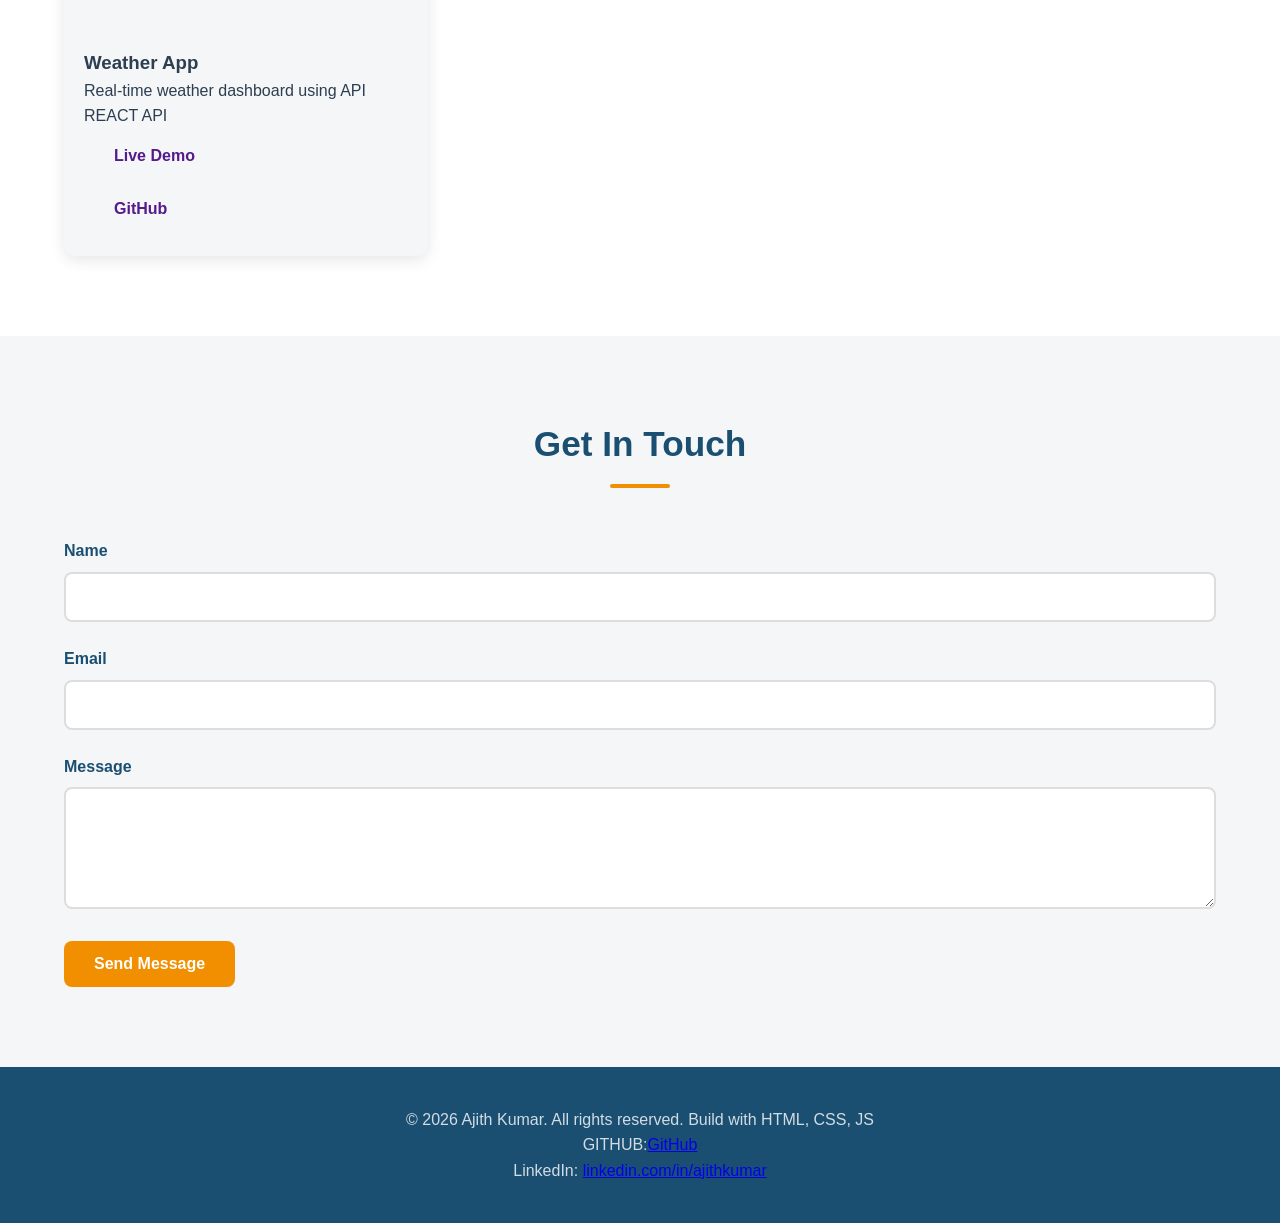
==== commit 30bc7495: "Day8_JSS_CHANGES" ====
--- a/Advanced.html
+++ b/Advanced.html
@@ -28,6 +28,7 @@
 
     <!--Linking CSS-->
     <link rel="stylesheet" href="styles.css">
+
 
 </head>
 <body>
@@ -62,7 +63,7 @@
             </div>
         </section>
         <!-- ABOUT SECTION -->
-          <section id="about" class="about-section">
+        <section id="about" class="about-section">
             <h2>About Me</h2>
             <div class="about-content">
                 <figure class="profile-figure">
@@ -74,10 +75,9 @@
                 </div>
             </div>
            
-          </section>
-           
-          <!-- SKILLS SECTION -->
-          <section id="skills" class="skill-section">
+        </section>
+        <!-- SKILLS SECTION -->
+        <section id="skills" class="skill-section">
             <h2>Skills</h2>
             <div class="skills-grid">
                <div class="skill-item" data-level="90">HTML</div>
@@ -85,10 +85,10 @@
                <div class="skill-item" data-level="75">JS</div>
                <div class="skill-item" data-level="65">REACT</div>
             </div>
-          </section>
+        </section>
 
-          <!-- PROJECTS SECTION -->
-           <section id="projects" class="projects-section">
+        <!-- PROJECTS SECTION -->
+        <section id="projects" class="projects-section">
             <h2>My Projects</h2>
             <div class="projects-grid">
                 <article class="project-card" data-category="web">
@@ -96,20 +96,22 @@
                     <div class="project-card-body">
                         <h3>Weather App</h3>
                         <p>Real-time weather dashboard using API</p>
-                    </div>
+                    
                     <div class="project-tags">
                         <span class="tag">REACT</span>
                         <span class="tag">API</span>
                     </div>
                     <a href="" class="btn">Live Demo</a>
                     <a href="" class="btn">GitHub</a>
+                    </div>
+
                 </article>
             </div>
  
-           </section>
+        </section>
 
-          <!-- CONTACT SECTION -->
-            <section id="contact" class="contact-section">
+        <!-- CONTACT SECTION -->
+        <section id="contact" class="contact-section">
              <h2>Get In Touch</h2>
              <form id="contact-form" action="" method="POST">
                 <div class="form-group">
@@ -126,18 +128,18 @@
                 </div>
                 <button type="submit" class="btn btn-primary">Send Message</button>
              </form>
-            </section>
+        </section>
 
-            <!-- FOOTER SECTION -->
-             <footer class="site-footer">
-                <p>&copy; <span class="footer-year">2026</span> Ajith Kumar. All rights reserved.
+        <!-- FOOTER SECTION -->
+        <footer class="site-footer">
+                <p>&copy; <span class="footer-year">1999</span> Ajith Kumar. All rights reserved.
                 Build with HTML, CSS, JS</p>
                 <nav arial-label="Social links">
                  <p>GITHUB:<a href="https://github.com/AjithKumarR548" target="_blank">GitHub</a></p>
                  <p>LinkedIn: <a href="https://www.linkedin.com/in/ajith-kumar-r-468916421?utm_source=share_via&utm_content=profile&utm_medium=member_android" target="_blank">linkedin.com/in/ajithkumar</a></p>
                 </nav>
-            <footer>
-            <!--JavaScript will go here from Day 8!-->
-            <script src="script.js"></script>
+        <footer>
+        <!--Linking Javascript-->
+        <script src="script.js"></script>
 </body>
 </html>
--- a/styles.css
+++ b/styles.css
@@ -133,8 +133,7 @@
     padding: 20px;
     flex: 1;
     display: flex;
-    flex-direction: column;
-    font-size: 1.5rem;
+    flex-direction: column;   
 }
 
 .btn{
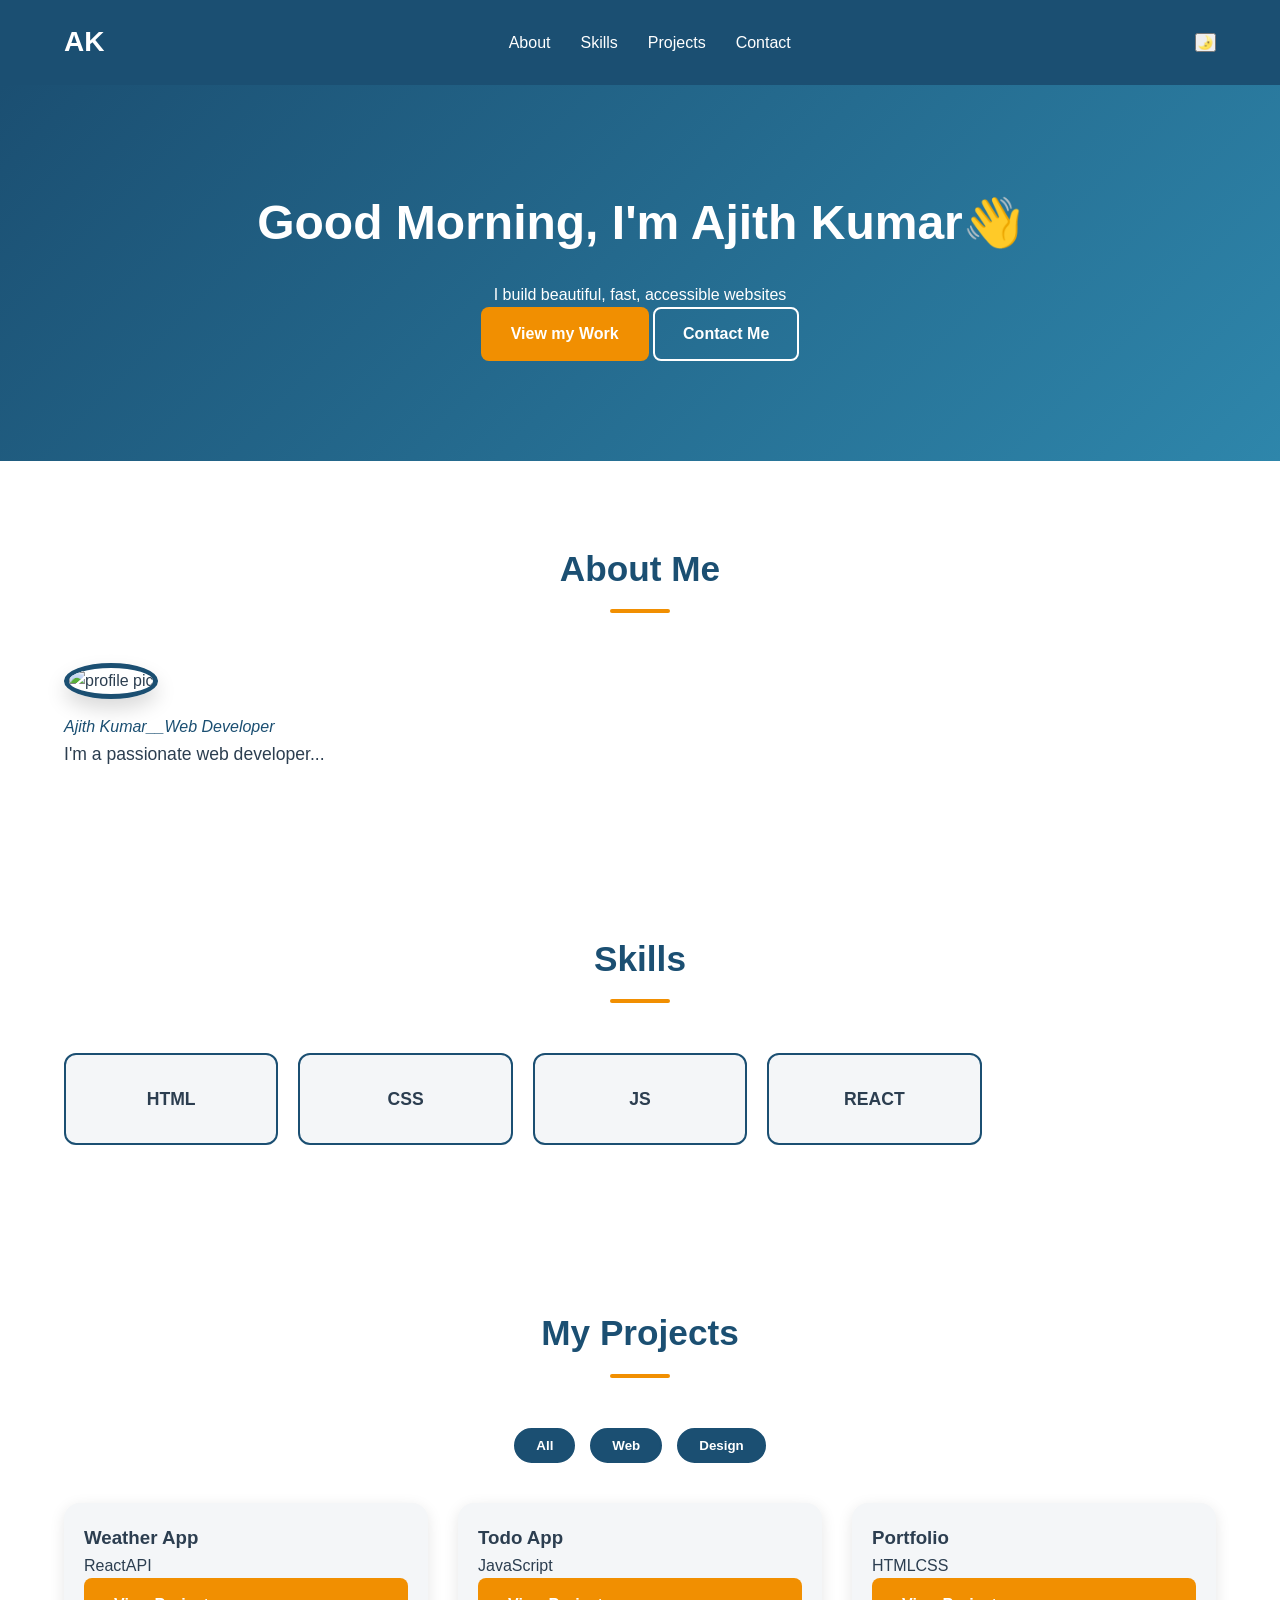
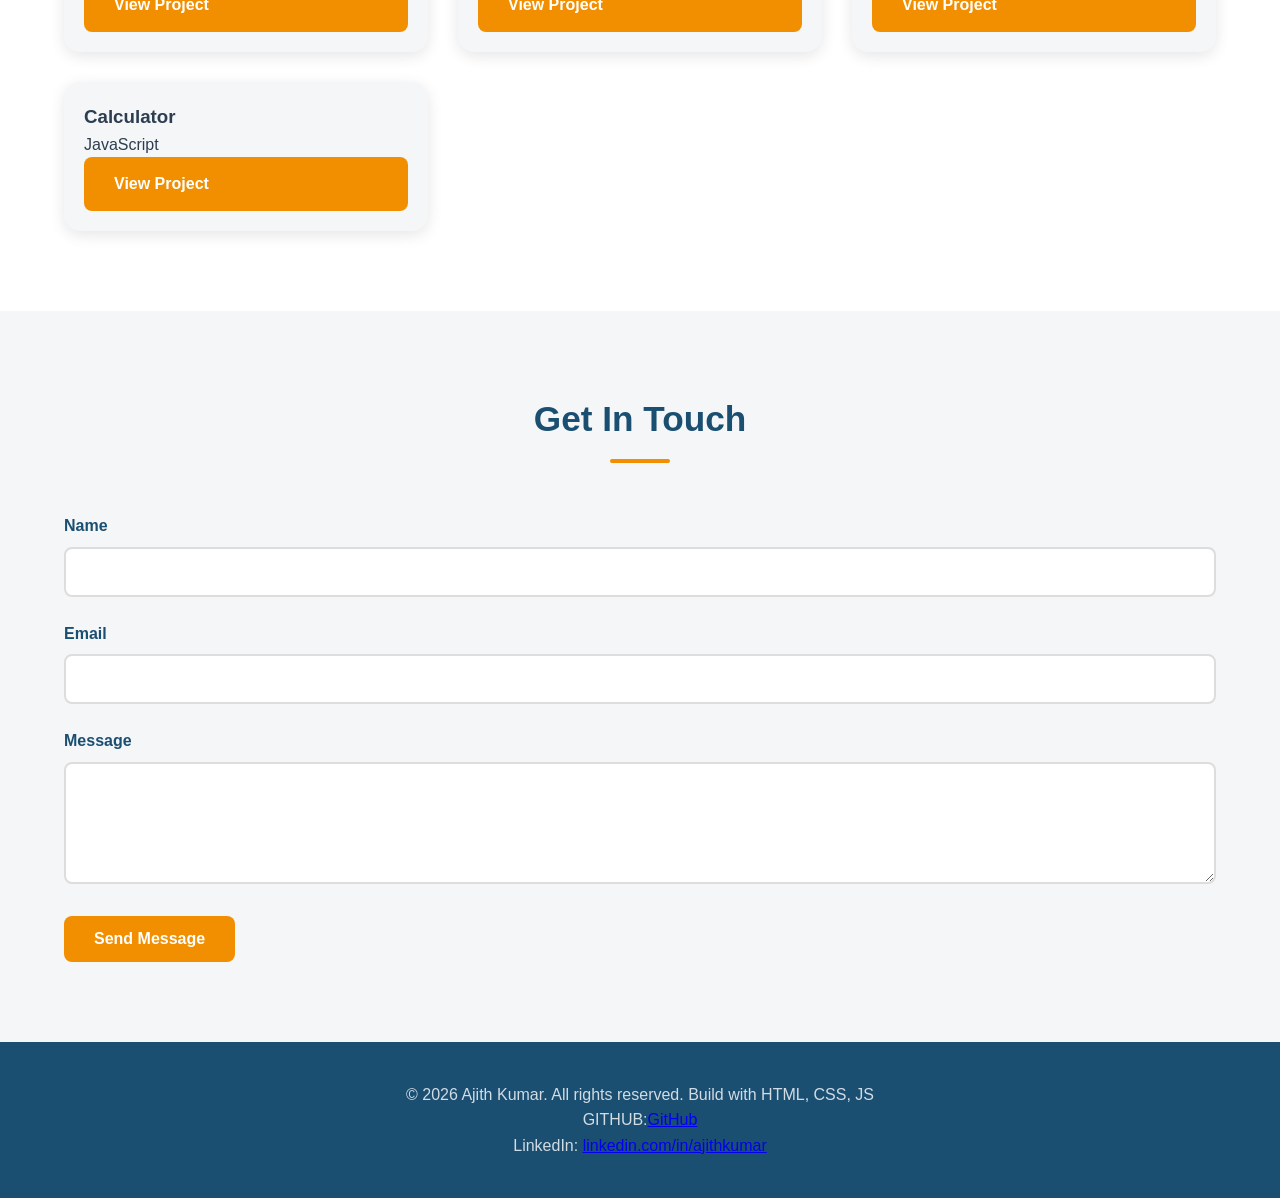
==== commit 0fd0a27d: "Day_10_Project_card_JS_and_CSS_changes" ====
--- a/Advanced.html
+++ b/Advanced.html
@@ -33,24 +33,24 @@
 </head>
 <body>
     <!-- HEADER + NAVIGATION -->
-     <header class="site-header">
+    <header class="site-header">
         <nav class="navbar">
             <div class="logo">AK</div>
             <ul class="nav-links">
-                <li><a href="">About</a></li>
-                <li><a href="">Skills</a></li>
-                <li><a href="">Projects</a></li>
-                <li><a href="">Contact</a></li>
+                <li><a href="#about">About</a></li>
+                <li><a href="#skills">Skills</a></li>
+                <li><a href="#projects">Projects</a></li>
+                <li><a href="#contact">Contact</a></li>
             </ul>
             <!-- FOR DARK MODE -->
              <button class="theme-toggle" title="Toggle Dark Mode" aria-label="Toggle Dark Mode">🌛</button>
- 
+             
              <!-- Mobile Menu -->
               <button class="menu-toggle" aria-label="Toggle Navigation" aria-expanded="false">
                ☰
               </button>
         </nav>
-     </header>
+    </header>
     <!--Main Content-->
     <main>
         <!-- HERO SECTION -->
@@ -90,6 +90,12 @@
         <!-- PROJECTS SECTION -->
         <section id="projects" class="projects-section">
             <h2>My Projects</h2>
+            <div class= "project-filters">
+                <!--The data-filter attribute is what our JS will read-->
+                <button class="filter-btn active" data-filter="all">All</button>
+                <button class="filter-btn active" data-filter="web">Web</button>
+                <button class="filter-btn active" data-filter="design">Design</button>
+            </div>
             <div class="projects-grid">
                 <article class="project-card" data-category="web">
                     <img src="photos/weather app.avif" alt="weather app" width="200" height="200">
@@ -129,17 +135,17 @@
                 <button type="submit" class="btn btn-primary">Send Message</button>
              </form>
         </section>
-
-        <!-- FOOTER SECTION -->
-        <footer class="site-footer">
-                <p>&copy; <span class="footer-year">1999</span> Ajith Kumar. All rights reserved.
-                Build with HTML, CSS, JS</p>
-                <nav arial-label="Social links">
-                 <p>GITHUB:<a href="https://github.com/AjithKumarR548" target="_blank">GitHub</a></p>
-                 <p>LinkedIn: <a href="https://www.linkedin.com/in/ajith-kumar-r-468916421?utm_source=share_via&utm_content=profile&utm_medium=member_android" target="_blank">linkedin.com/in/ajithkumar</a></p>
-                </nav>
-        <footer>
-        <!--Linking Javascript-->
-        <script src="script.js"></script>
+    </main>
+    <!-- FOOTER SECTION -->
+    <footer class="site-footer">
+        <p>&copy; <span class="footer-year">1999</span> Ajith Kumar. All rights reserved.
+        Build with HTML, CSS, JS</p>
+        <nav arial-label="Social links">
+            <p>GITHUB:<a href="https://github.com/AjithKumarR548" target="_blank">GitHub</a></p>
+            <p>LinkedIn: <a href="https://www.linkedin.com/in/ajith-kumar-r-468916421?utm_source=share_via&utm_content=profile&utm_medium=member_android" target="_blank">linkedin.com/in/ajithkumar</a></p>
+        </nav>
+    <footer>
+    <!--Linking Javascript-->
+    <script src="script.js"></script>
 </body>
 </html>
--- a/styles.css
+++ b/styles.css
@@ -1,13 +1,22 @@
-/* style.css — Start styling your portfolio website here! */
+/* styles.css - Start styling your potfolio website here */
 /* === RESET & BASE === */
-
-/*Universal selector to reset default browser styles for all elements */
-* {
-  margin: 0;
-  padding: 0;
-  box-sizing: border-box;
-}
-/*CSS Custom Properties(variables)- DRY principle*/
+*{
+    margin: 0;
+    padding: 0;
+    box-sizing: border-box;
+}
+html{
+    scroll-behavior: smooth;
+    scroll-padding-top: 80px;
+}
+.site-header{
+    position: sticky;
+    top: 0;
+    z-index: 1000;
+    background: var(--primary);
+    transition: background 0.3s ease, box-shadow 0.3s ease; /*Day 9*/
+}
+/* CSS Custom Properties (variables) - DRY Principle */
 :root {
     --primary: #1B4F72;
     --accent: #F18F01;
@@ -15,73 +24,78 @@
     --light: #F4F6F8;
     --white: #FFFFFF;
     --font-main: 'Segoe UI', Tahoma, Geneva, Verdana, sans-serif;
-}
-body{
+ 
+}
+body {
     font-family: var(--font-main);
     color: var(--text);
     line-height: 1.6;
     background-color: var(--white);
-
-}
-/* section{
+}
+/* section {
     padding: 80px 5%;
-}
-section h2{
+} */
+/* section h2 {
+    text-align: center;
     font-size: 2.2rem;
     margin-bottom: 50px;
-    text-align: center;
-    color: var(--primary);
-}
-section h2::after{
+    color: var(--primary);
+}
+section h2::after {
     content: '';
     display: block;
     width: 60px;
     height: 4px;
-    background-color: var(--accent);
+    background: var(--accent);
     margin: 12px auto 0;
     border-radius: 2px;
 } */
-/* NAVIGATION*/
-.navbar{
+/* NAVIGATION */
+ 
+.navbar {
     display: flex;
     justify-content: space-between;
     align-items: center;
     padding: 20px 5%;
-    background-color: var(--primary);
-    position: sticky;
-    top: 0;
-    z-index: 1000;
+   
 }
 .logo{
-    font-size:28px;
+    font-size: 28px;
     font-weight: bold;
     color: var(--white);
 }
-.nav-links{
+.nav-links {
     list-style: none;
     display: flex;
     gap: 30px;
 }
-.nav-links a{
+.nav-links a {
+    color: var(--white);
     text-decoration: none;
-    color: var(--white);
     font-weight: 500;
-    transition: color 0.3s ease;
-}
-.nav-links a:hover{
+    transition: color 0.3s;
+}
+.nav-links a:hover {
     color: var(--accent);
-}
+ 
+}
+.nav-links a.active{
+    color: var(--accent);
+    font-weight: bold;
+    border-bottom: 2px solid var(--accent);
+}
+ 
 /* HERO SECTION */
-.hero-section{
-    text-align: center;
-    padding: 100px 20px;
+.hero-section {
+    text-align: center;
     background: linear-gradient(135deg, var(--primary), #2E86AB);
     color: var(--white);
     padding: 100px 5%;
 }
-.hero-section h1{
+.hero-section h1 {
     font-size: 3rem;
     margin-bottom: 20px;
+ 
 }
 /* SKILLS SECTION */
 .skills-grid{
@@ -104,19 +118,19 @@
     transform: translateY(-5px);
     box-shadow: 0 10px 30px rgba(0,0,0,0.15);
 }
-/*PROJECTS SECTION*/
+/* PROJECTS SECTION */
 .projects-grid{
-    display: grid;
-    grid-template-columns: repeat(auto-fill, minmax(300px, 1fr));
+    display:grid;
+    grid-template-columns: repeat(auto-fill,minmax(300px,1fr));
     gap: 30px;
     margin-top: 40px;
 }
 .project-card{
-    background-color: var(--light);
-    border-radius: 12px;
+    background: var(--light);
+    border-radius: 16px;
     overflow: hidden;
     box-shadow: 0 4px 15px rgba(0,0,0,0.1);
-    transition: transform 0.3s ease, box-shadow 0.3s ease;
+    transition: transform 0.3s, box-shadow 0.3s;
     display: flex;
     flex-direction: column;
 }
@@ -126,198 +140,225 @@
 }
 .project-card img{
     width: 100%;
-    height: 200px;
+    height:200px;
     object-fit: cover;
 }
 .project-card-body{
-    padding: 20px;
-    flex: 1;
+  padding: 20px;
+  flex: 1;
+  display: flex;
+  flex-direction: column;
+}
+.btn{
+    display: inline-block;
+    padding: 12px 28px;
+    border-radius: 8px;
+    text-decoration: none;
+    font-weight: 600;
+    font-size: 1rem;
+    cursor: pointer;
+    border: 2px solid transparent;
+    transition: all 0.3s ease;
+}
+.btn-primary{
+    background: var(--accent);
+    color: var(--white);
+}
+.btn-primary:hover{
+    background: transparent;
+    color: var(--accent);
+    border-color: var(--accent);
+}
+.btn-secondary{
+    background: transparent;
+    color: var(--white);
+    border-color: var(--white);
+}
+.btn-secondary:hover{
+    background: var(--white);
+    color: var(--primary);
+}
+.project-filters{
     display: flex;
-    flex-direction: column;   
-}
-
-.btn{
- display: inline-block;
- padding: 12px 28px;
- border-radius: 8px;
- text-decoration: none;
- font-weight: 600;
- font-size: 1rem;
- cursor: pointer;
- border: 2px solid transparent;
- transition: all 0.3s ease;
-}
-.btn-primary{
- background: var(--accent);
- color: var(--white);
-}
-.btn-primary:hover{
- background: transparent;
- color: var(--accent);
- border-color: var(--accent);
-}
-.btn-secondary{
- background: transparent;
- color: var(--white);
- border-color: var(--white);
-}
-.btn-secondary:hover{
- background: var(--white);
- color: var(--primary);
-}
+    justify-content: center;
+    gap: 15px;
+    margin-bottom: 30px;
+}
+.filter-btn{
+    padding: 8px 20px;
+    background: transparent;
+    border: 2px solid var(--primary);
+    color: var(--primary);
+    border-radius: 25px;
+    cursor: pointer;
+    font-weight: 600;
+    transition: all 0.3s ease;
+}
+.filter-btn:hover,
+.filter-btn.active{
+    background: var(--primary);
+    color: var(--white);
+ 
+}
+ 
 /* === ABOUT SECTION === */
 .about-content{
-/* display: flex; */
- align-items: center;
- justify-content: center;
- gap:50px;
- max-width: 1000px;
-/*margin: 0 auto;*/
+    /* display: flex; */
+    align-items: center;
+    justify-content: center;
+    gap:50px;
+    max-width: 1000px;
+    /*margin: 0 auto;*/
 }
 /* .profile-figure{
- flex: 1;
- text-align: center;
+    flex: 1;
+    text-align: center;
 } */
 /* Make the profile picture look professional */
 .profile-figure img{
- width: 100%;
- max-width: 300px;
- aspect-ratio: 1/1; /* Maintain square aspect ratio */
- object-fit: cover; /* Ensure the image covers the area without distortion */
- border-radius: 50%; /* Circular profile picture */
- border: 5px solid var(--primary);
- box-shadow: 0 10px 20px rgba(0,0,0,0.15);
- transition: transform 0.3s ease;
+    width: 100%;
+    max-width: 300px;
+    aspect-ratio: 1/1; /* Maintain square aspect ratio */
+    object-fit: cover; /* Ensure the image covers the area without distortion */
+    border-radius: 50%; /* Circular profile picture */
+    border: 5px solid var(--primary);
+    box-shadow: 0 10px 20px rgba(0,0,0,0.15);
+    transition: transform 0.3s ease;
 }
 .profile-figure img:hover{
- transform: scale(1.05); /* Slight zoom effect on hover */
+    transform: scale(1.05); /* Slight zoom effect on hover */
 }
 .profile-figure figcaption{
- margin-top: 15px;
- font-style: italic;
- font-weight: 500;
- color: var(--primary);
+    margin-top: 15px;
+    font-style: italic;
+    font-weight: 500;
+    color: var(--primary);
 }
 .about-text{
- flex: 1;
- font-size: 1.1rem;
- line-height: 1.8;
-
-}
-
+    flex: 1;
+    font-size: 1.1rem;
+    line-height: 1.8;
+   
+}
+ 
 /* === SECTION STYLES === */
 section{
- padding: 80px 5%;
+    padding: 80px 5%;
 }
 section h2{
- text-align: center;
- font-size: 2.2rem;
- margin-bottom: 50px;
- color: var(--primary);
-}
-
+    text-align: center;
+    font-size: 2.2rem;
+    margin-bottom: 50px;
+    color: var(--primary);
+}
+ 
 section h2::after{
- content: '';
- display: block;
- width: 60px;
- height: 4px;
- background: var(--accent);
- margin: 12px auto 0;
- border-radius: 2px;
-}
-
+    content: '';
+    display: block;
+    width: 60px;
+    height: 4px;
+    background: var(--accent);
+    margin: 12px auto 0;
+    border-radius: 2px;
+}
+ 
 /* === ANIMATIONS === */
 @keyframes fadeInUp{
- from { opacity: 0; transform: translateY(30px); }
- to { opacity: 1; transform: translateY(0); }
+    from { opacity: 0; transform: translateY(30px); }
+    to { opacity: 1; transform: translateY(0); }
 }
 .hero-section h1{
- animation: fadeInUp 0.8s ease 0.2s both;
+    animation: fadeInUp 0.8s ease 0.2s both;
 }
 .tagline{
- animation: fadeInUp 0.8s ease 0.4s both;
+    animation: fadeInUp 0.8s ease 0.4s both;
 }
 .hero-buttons{
- animation: fadeInUp 0.8s ease 0.6s both;
-}
-
+    animation: fadeInUp 0.8s ease 0.6s both;
+}
+ 
 /* === CONTACT FORM === */
 .contact-section{
- background: var(--light);
-}
-
+    background: var(--light);
+}
+ 
 .form-group{
- margin-bottom: 24px;
-}
-
+    margin-bottom: 24px;
+}
+ 
 .form-group label{
- display: block;
- margin-bottom: 8px;
- font-weight: 600;
- color: var(--primary);
-}
-
+    display: block;
+    margin-bottom: 8px;
+    font-weight: 600;
+    color: var(--primary);
+}
+ 
 .form-group input,
 .form-group textarea,
 .form-select{
- width: 100%;
- padding: 14px 16px;
- border: 2px solid #DDD;
- border-radius: 8px;
- font-size: 1rem;
- transition: border-color 0.3s;
+    width: 100%;
+    padding: 14px 16px;
+    border: 2px solid #DDD;
+    border-radius: 8px;
+    font-size: 1rem;
+    transition: border-color 0.3s;
 }
 .form-group input:focus,
 .form-group textarea:focus,
 .form-group .form-select:focus{
- border-color: var(--primary);
- outline: none;
- box-shadow: 0 0 0 3px rgba(27, 79, 114, 0.2);
-}
+    border-color: var(--primary);
+    outline: none;
+    box-shadow: 0 0 0 3px rgba(27, 79, 114, 0.2);
+}
+ 
 /* === FOOTER === */
 .site-footer{
- background: var(--primary);
- color: rgba(255, 255, 255, 0.8);
- text-align: center;
- padding: 40px 5%;
-}
-
+    background: var(--primary);
+    color: rgba(255, 255, 255, 0.8);
+    text-align: center;
+    padding: 40px 5%;
+}
+ 
 /* === RESPONSIVE === */
 @media (max-width: 768px){
- .nav-links{ display: none;}
- .menu-toggle {display: block;}
- .hero-section h1 {font-size: 2rem;}
- .projects-grid {grid-template-columns: 1fr;}
-}
-
+    .nav-links{ display: none;}
+    .menu-toggle {display: block;}
+    .hero-section h1 {font-size: 2rem;}
+    .projects-grid {grid-template-columns: 1fr;}
+}
+ 
 /* CSS ADDED FOR MENU TOGGLE */
 /* === MOBILE NAVIGATION ==== */
 .menu-toggle{
- display: none;
- background: none;
- border: none;
- color: #fff;
- font-size: 30px;
- cursor: pointer;
-
+    display: none;
+    background: none;
+    border: none;
+    color: #fff;
+    font-size: 30px;
+    cursor: pointer;
+ 
 }
 @media (max-width:768px){
- .menu-toggle{
- display:block;
- }
- .nav-links{
- display:none;
- position:absolute;
- top:70px;
- left:0;
- width:100%;
- background:#1B4F72;
- flex-direction:column;
- text-align:center;
- padding:20px 0;
- gap:20px;
- }
+    .menu-toggle{
+        display:block;
+    }
+    .nav-links{
+        display:none;
+        position:absolute;
+        top:70px;
+        left:0;
+        width:100%;
+        background:#1B4F72;
+        flex-direction:column;
+        text-align:center;
+        padding:20px 0;
+        gap:20px;
+    }
 .nav-links.open{
- display:flex;
- }
+        display:flex;
+ 
+    }
+}
+.site-header.scrolled{
+    box-shadow: 0 2px 20px rgba(0, 0, 0, 0.2);
 }
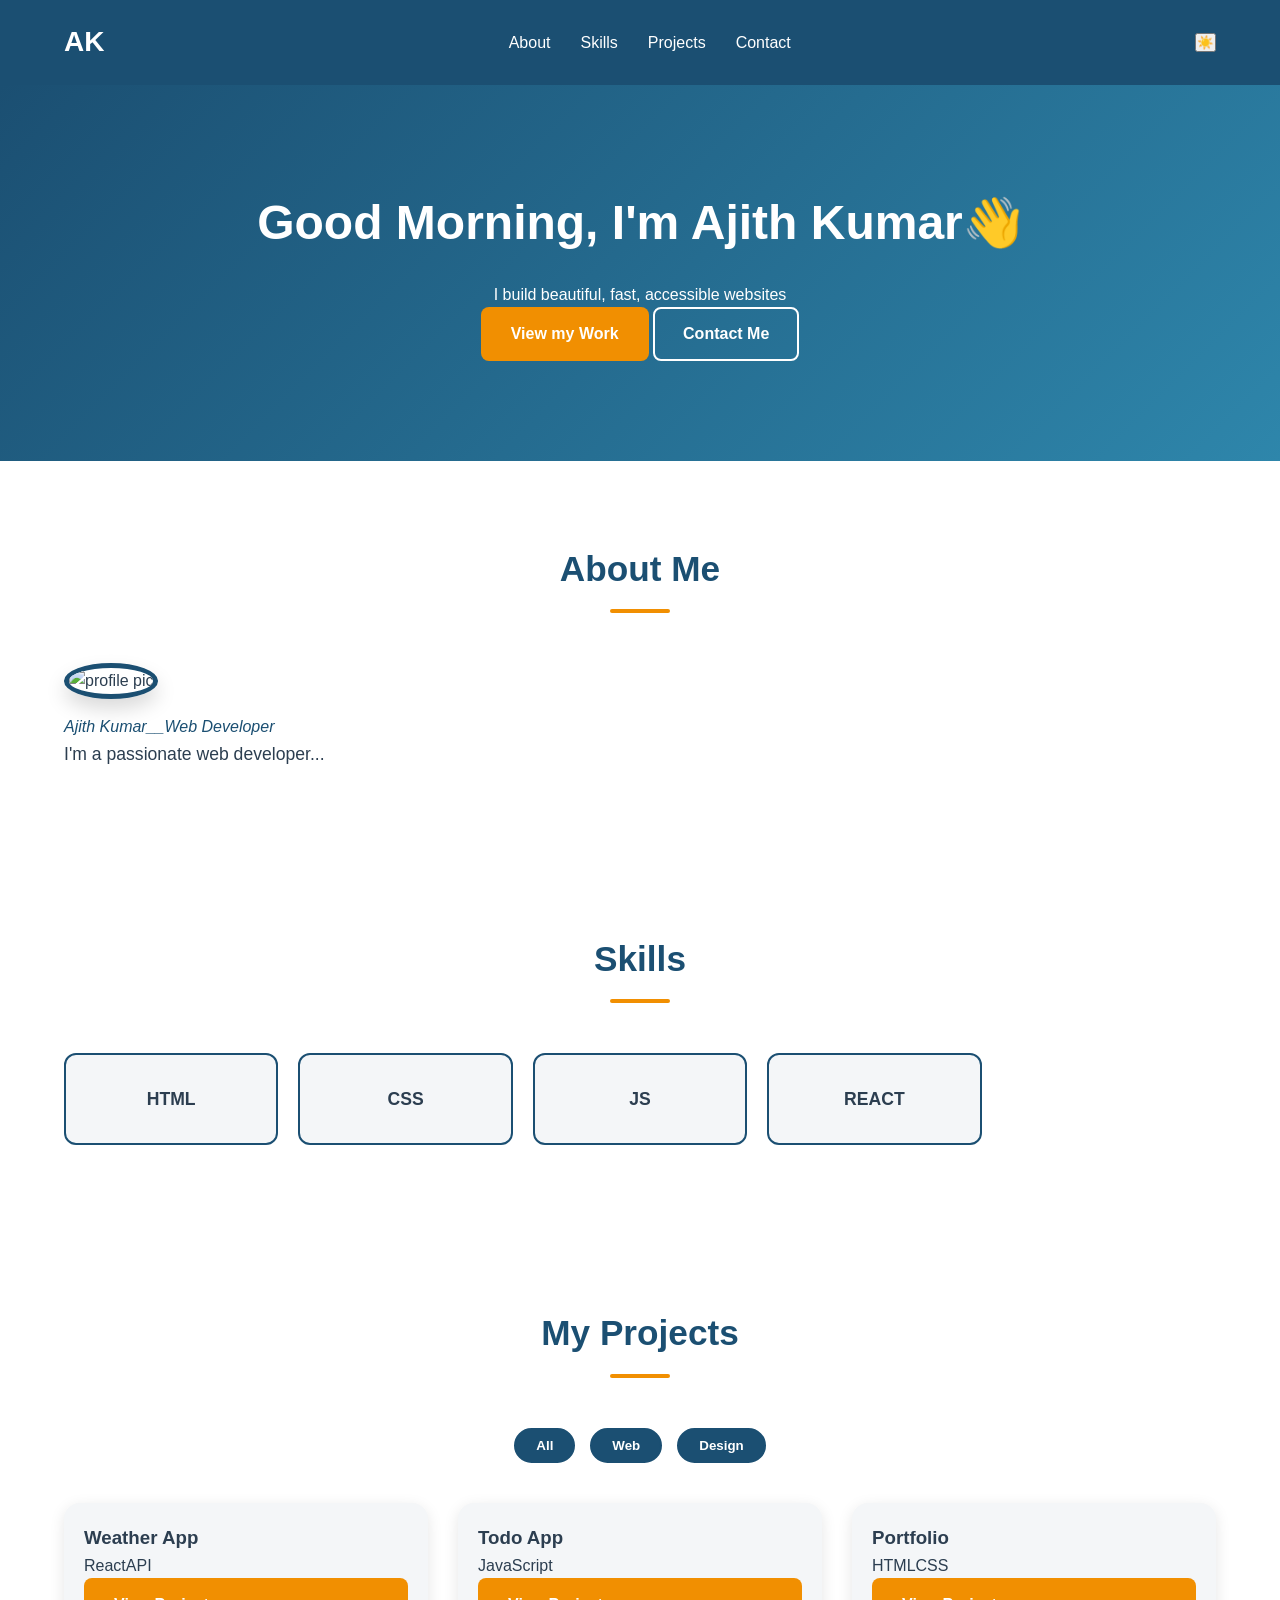
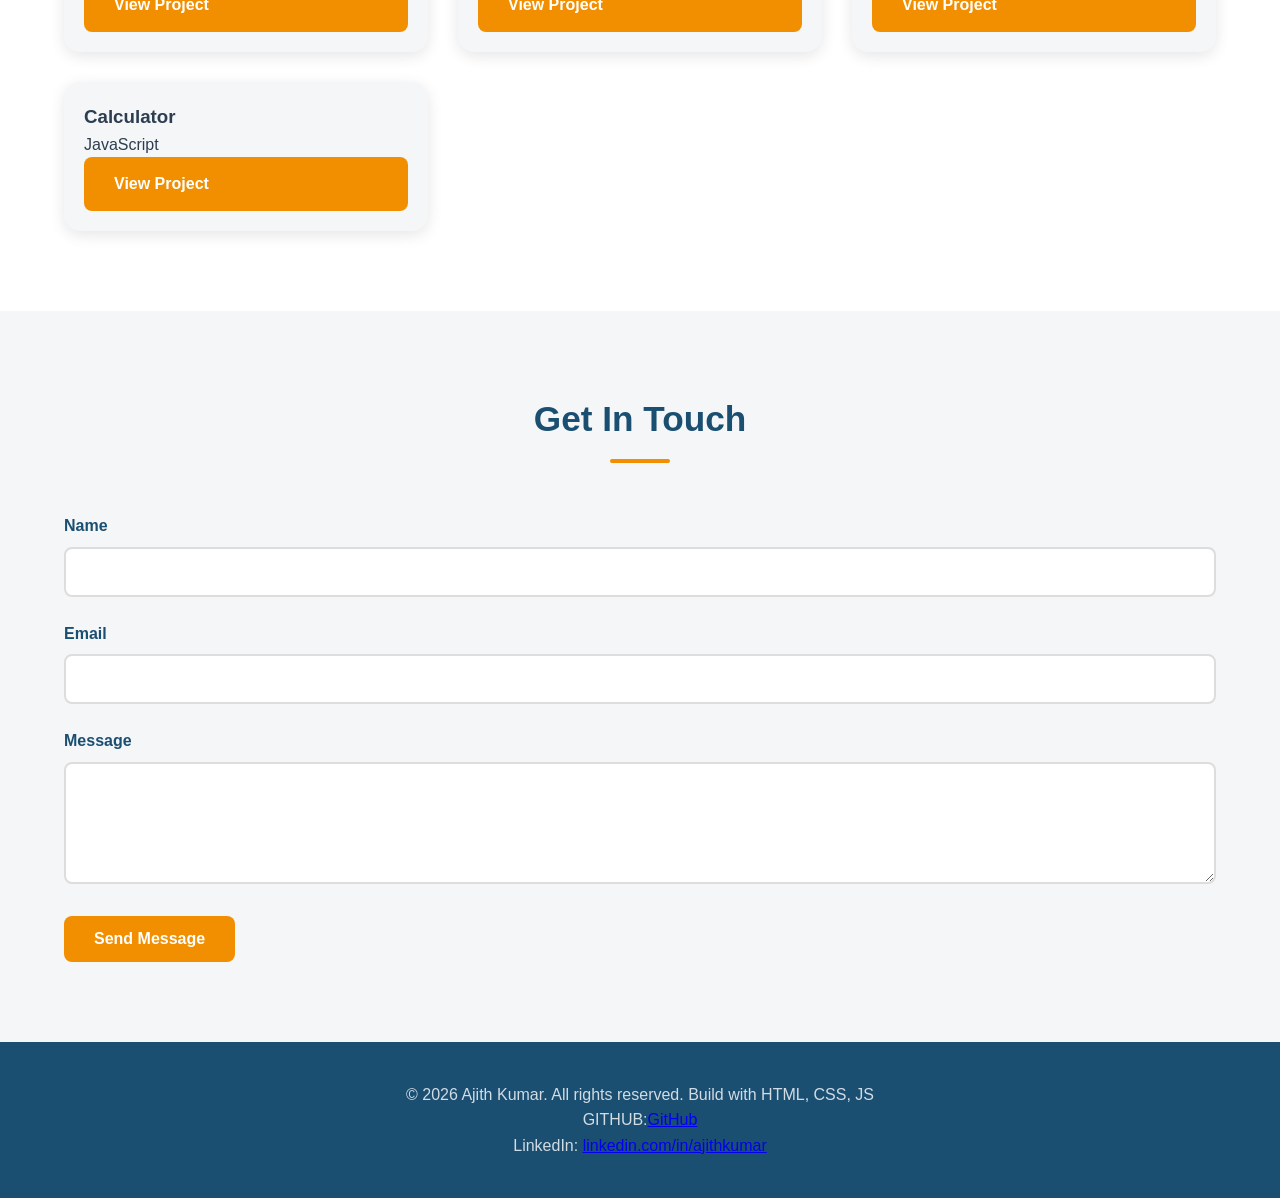
==== commit 904270d5: "Day_11_Completion of Java_Script" ====
--- a/Advanced.html
+++ b/Advanced.html
@@ -24,7 +24,7 @@
     <meta name="twitter:image" content="photos/profile.jpeg">
     
     <!--Favicon-->
-    <link rel="icon" type="image/png" href="photos/favicon.jpg" alt="Favicon">
+    <link rel="icon" type="image/png" href="photos/favicon.jpeg" alt="Favicon">
 
     <!--Linking CSS-->
     <link rel="stylesheet" href="styles.css">
@@ -118,24 +118,24 @@
 
         <!-- CONTACT SECTION -->
         <section id="contact" class="contact-section">
-             <h2>Get In Touch</h2>
-             <form id="contact-form" action="" method="POST">
+            <h2>Get In Touch</h2>
+            <form id="contact-form" action="#" method="POST" novalidate>
                 <div class="form-group">
                     <label for="name">Name</label>
                     <input type="text" id="name" name="name" required>
                 </div>
                 <div class="form-group">
                     <label for="email">Email</label>
-                    <input type="email" name="email" id="email" required>
+                    <input type="email" id="email" name="email" required>
                 </div>
                 <div class="form-group">
                     <label for="message">Message</label>
-                    <textarea name="message" id="message" rows="5" required></textarea>
+                    <textarea id="message" name="message" rows="5" required></textarea>
                 </div>
                 <button type="submit" class="btn btn-primary">Send Message</button>
-             </form>
+            </form>
         </section>
-    </main>
+ 
     <!-- FOOTER SECTION -->
     <footer class="site-footer">
         <p>&copy; <span class="footer-year">1999</span> Ajith Kumar. All rights reserved.
--- a/styles.css
+++ b/styles.css
@@ -361,4 +361,185 @@
 }
 .site-header.scrolled{
     box-shadow: 0 2px 20px rgba(0, 0, 0, 0.2);
+}
+
+/* FOR DARK MODE CSS CODE */
+/* ========================================
+   DARK MODE
+======================================== */
+ 
+ 
+/* Smooth Transition */
+body,
+.site-header,
+.hero-section,
+.skill-item,
+.project-card,
+.contact-section,
+.site-footer,
+input,
+textarea,
+.btn,
+a {
+    transition: all 0.3s ease;
+}
+ 
+ 
+/* Body */
+body[data-theme="dark"] {
+    background: #121212;
+    color: #f5f5f5;
+}
+ 
+ 
+/* Header */
+body[data-theme="dark"] .site-header,
+body[data-theme="dark"] .navbar {
+    background: #1a1a1a;
+}
+ 
+ 
+/* Navigation Links */
+body[data-theme="dark"] .nav-links a {
+    color: #ffffff;
+}
+ 
+ 
+body[data-theme="dark"] .nav-links a:hover,
+body[data-theme="dark"] .nav-links a.active {
+    color: #F18F01;
+}
+ 
+ 
+/* Logo */
+body[data-theme="dark"] .logo {
+    color: #ffffff;
+}
+ 
+ 
+/* Hero */
+body[data-theme="dark"] .hero-section {
+    background: linear-gradient(135deg, #111827, #1f2937);
+}
+ 
+ 
+/* Highlight */
+body[data-theme="dark"] .highlight {
+    color: #F18F01;
+}
+ 
+ 
+/* About */
+body[data-theme="dark"] .about-section {
+    background: #121212;
+    color: #f5f5f5;
+}
+ 
+ 
+/* Skills */
+body[data-theme="dark"] .skills-section {
+    background: #181818;
+}
+ 
+ 
+body[data-theme="dark"] .skill-item {
+    background: #242424;
+    color: #ffffff;
+    border-color: #F18F01;
+}
+ 
+ 
+/* Projects */
+body[data-theme="dark"] .projects-section {
+    background: #121212;
+}
+ 
+ 
+body[data-theme="dark"] .project-card {
+    background: #242424;
+    color: #ffffff;
+    box-shadow: 0 5px 20px rgba(255,255,255,0.08);
+}
+ 
+ 
+body[data-theme="dark"] .project-card h3,
+body[data-theme="dark"] .project-card p {
+    color: #ffffff;
+}
+ 
+ 
+/* Tags */
+body[data-theme="dark"] .tag {
+    background: #F18F01;
+    color: #ffffff;
+}
+ 
+ 
+/* Contact */
+body[data-theme="dark"] .contact-section {
+    background: #181818;
+}
+ 
+ 
+/* Form */
+body[data-theme="dark"] input,
+body[data-theme="dark"] textarea {
+    background: #2b2b2b;
+    color: #ffffff;
+    border: 1px solid #555;
+}
+ 
+ 
+body[data-theme="dark"] input::placeholder,
+body[data-theme="dark"] textarea::placeholder {
+    color: #bdbdbd;
+}
+ 
+ 
+body[data-theme="dark"] label {
+    color: #ffffff;
+}
+ 
+ 
+/* Buttons */
+body[data-theme="dark"] .btn-primary {
+    background: #F18F01;
+    color: #ffffff;
+}
+ 
+ 
+body[data-theme="dark"] .btn-secondary {
+    border-color: #ffffff;
+    color: #ffffff;
+}
+ 
+ 
+body[data-theme="dark"] .btn-secondary:hover {
+    background: #ffffff;
+    color: #121212;
+}
+ 
+ 
+/* Footer */
+body[data-theme="dark"] .site-footer {
+    background: #1a1a1a;
+    color: #cccccc;
+}
+ 
+ 
+body[data-theme="dark"] .site-footer a {
+    color: #ffffff;
+}
+ 
+ 
+body[data-theme="dark"] .site-footer a:hover {
+    color: #F18F01;
+}
+ 
+ 
+/* Theme Button */
+body[data-theme="dark"] .theme-toggle {
+    background: #333333;
+    color: #ffffff;
+    border: 1px solid #666666;
 }
